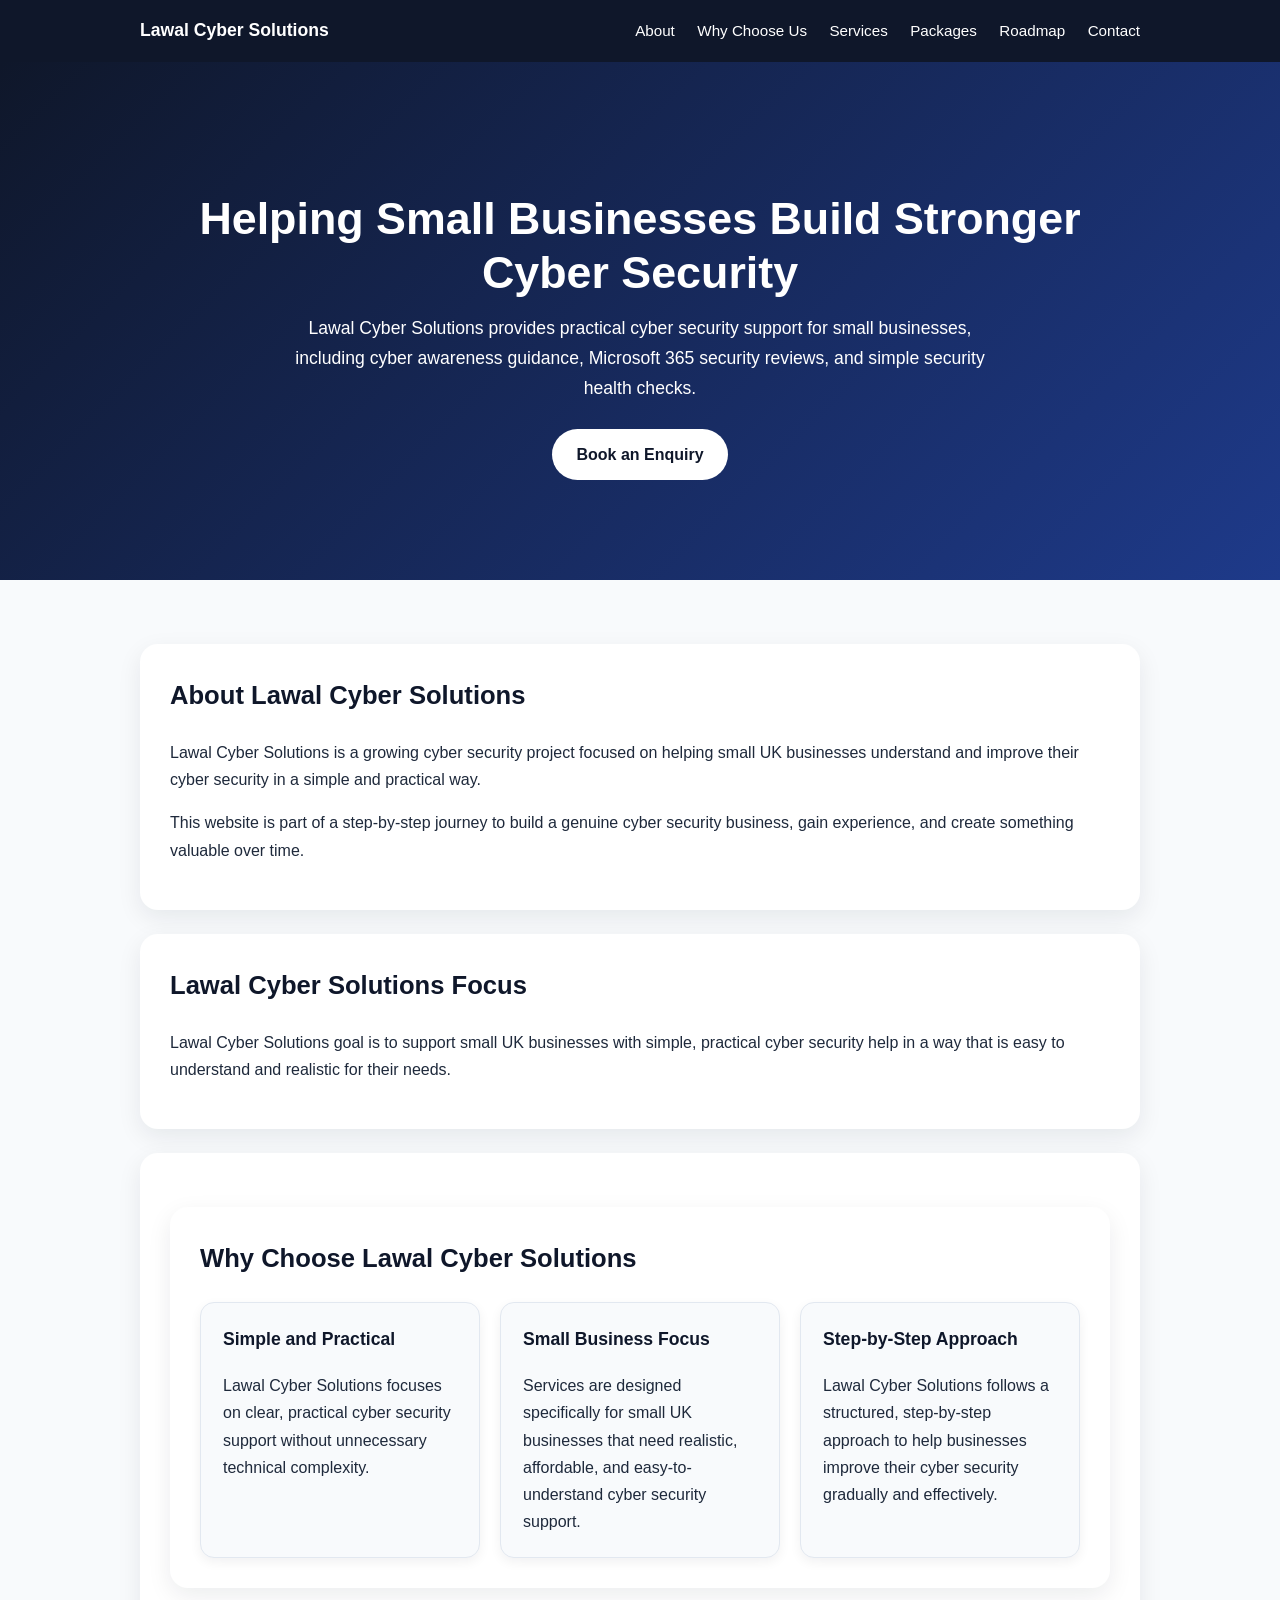
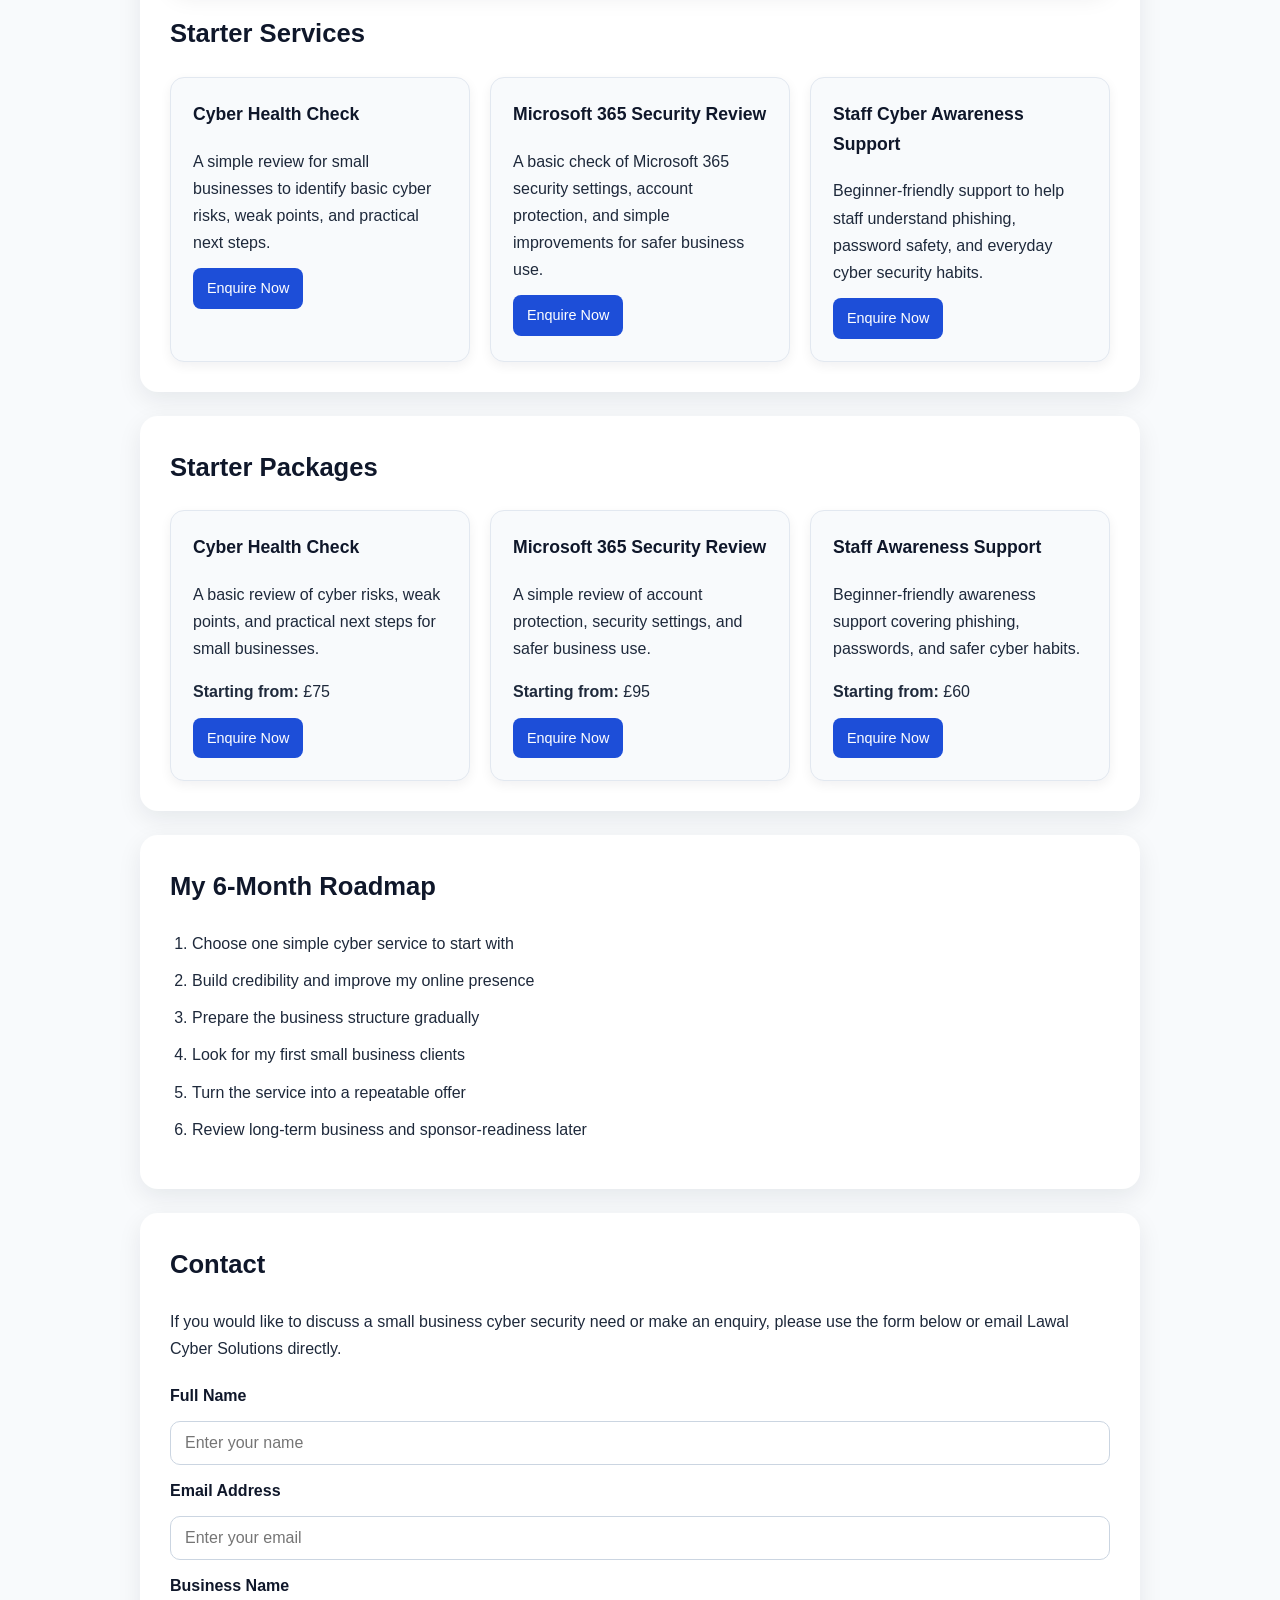
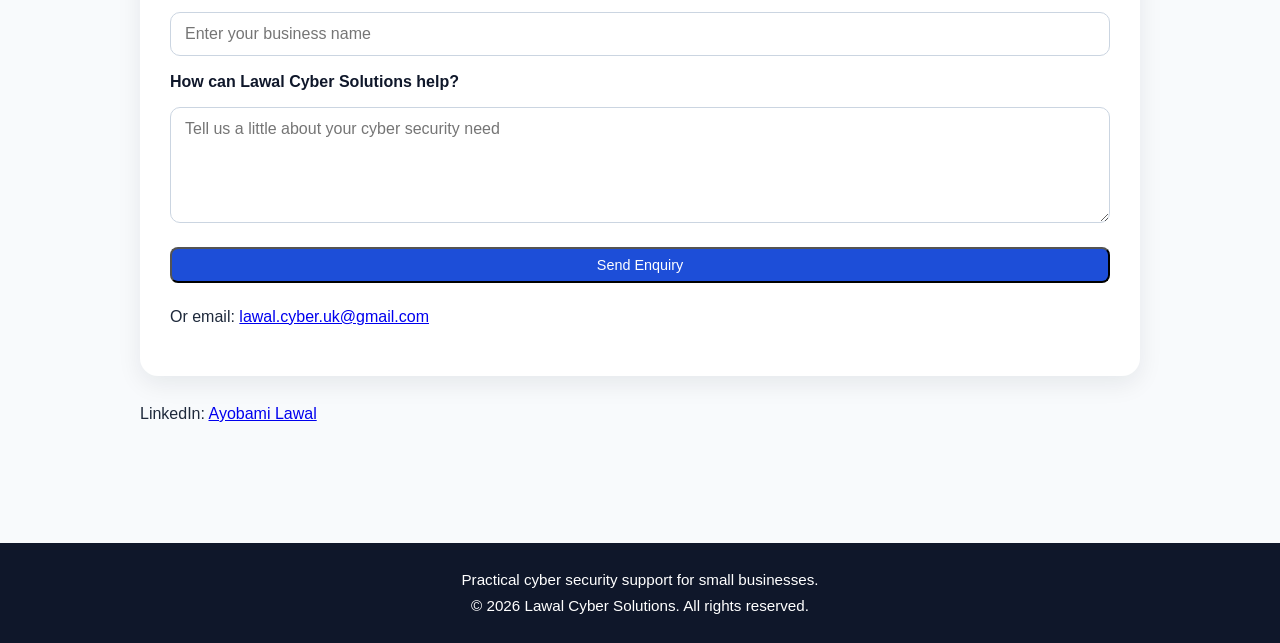
==== index.html @ 9ef0b5c7 "Tagline to the footer" ====
<!DOCTYPE html>
<html lang="en">
<head>
  <meta charset="UTF-8" />
  <meta name="viewport" content="width=device-width, initial-scale=1.0" />
  <title>Lawal Cyber Solutions</title>
  <link rel="stylesheet" href="style.css" />
</head>
<body>
  <nav class="navbar">
  <div class="container nav-container">
    <div class="logo">Lawal Cyber Solutions</div>
    <div class="nav-links">
      <a href="#about">About</a>
      <a href="#why-us">Why Choose Us</a>
      <a href="#services">Services</a>
      <a href="#packages">Packages</a>
      <a href="#roadmap">Roadmap</a>
      <a href="#contact">Contact</a>
    </div>
  </div>
</nav>
  <header class="hero">
  <div class="container">
    <h1>Helping Small Businesses Build Stronger Cyber Security</h1>
    <p>Lawal Cyber Solutions provides practical cyber security support for small businesses, including cyber awareness guidance, Microsoft 365 security reviews, and simple security health checks.</p>
    <a href="#contact" class="btn">Book an Enquiry</a>
  </div>
</header>

  <main class="container">
    <section id="about">
      <h2>About Lawal Cyber Solutions</h2>
      <p>
        Lawal Cyber Solutions is a growing cyber security project focused on helping small UK businesses
  understand and improve their cyber security in a simple and practical way.
      </p>
      <p>
        This website is part of a step-by-step journey to build a genuine cyber security business,
  gain experience, and create something valuable over time.
      </p>
    </section>

    <section>
      <h2>Lawal Cyber Solutions Focus</h2>
      <p>
        Lawal Cyber Solutions goal is to support small UK businesses with simple, practical cyber security help
        in a way that is easy to understand and realistic for their needs.
      </p>
    </section>

    <section id="services">
      <section id="why-us">
  <h2>Why Choose Lawal Cyber Solutions</h2>
  <div class="service-grid">
    <div class="service-card">
      <h3>Simple and Practical</h3>
      <p>
        Lawal Cyber Solutions focuses on clear, practical cyber security support
        without unnecessary technical complexity.
      </p>
    </div>

    <div class="service-card">
      <h3>Small Business Focus</h3>
      <p>
        Services are designed specifically for small UK businesses that need
        realistic, affordable, and easy-to-understand cyber security support.
      </p>
    </div>

    <div class="service-card">
      <h3>Step-by-Step Approach</h3>
      <p>
        Lawal Cyber Solutions follows a structured, step-by-step approach to help
        businesses improve their cyber security gradually and effectively.
      </p>
    </div>
  </div>
</section>
  <h2>Starter Services</h2>
  <div class="service-grid">
    <div class="service-card">
      <h3>Cyber Health Check</h3>
      <p>
        A simple review for small businesses to identify basic cyber risks,
        weak points, and practical next steps.
      </p>
      <a href="#contact" class="btn-small">Enquire Now</a>
    </div>

    <div class="service-card">
      <h3>Microsoft 365 Security Review</h3>
      <p>
        A basic check of Microsoft 365 security settings, account protection,
        and simple improvements for safer business use.
      </p>
      <a href="#contact" class="btn-small">Enquire Now</a>
    </div>

    <div class="service-card">
      <h3>Staff Cyber Awareness Support</h3>
      <p>
        Beginner-friendly support to help staff understand phishing,
        password safety, and everyday cyber security habits.
      </p>
      <a href="#contact" class="btn-small">Enquire Now</a>
    </div>
  </div>
</section>
    <section id="packages">
  <h2>Starter Packages</h2>
  <div class="service-grid">
    <div class="service-card">
      <h3>Cyber Health Check</h3>
      <p>
        A basic review of cyber risks, weak points, and practical next steps for small businesses.
      </p>
      <p><strong>Starting from:</strong> £75</p>
      <a href="#contact" class="btn-small">Enquire Now</a>
    </div>

    <div class="service-card">
      <h3>Microsoft 365 Security Review</h3>
      <p>
        A simple review of account protection, security settings, and safer business use.
      </p>
      <p><strong>Starting from:</strong> £95</p>
      <a href="#contact" class="btn-small">Enquire Now</a>
    </div>

    <div class="service-card">
      <h3>Staff Awareness Support</h3>
      <p>
        Beginner-friendly awareness support covering phishing, passwords, and safer cyber habits.
      </p>
      <p><strong>Starting from:</strong> £60</p>
      <a href="#contact" class="btn-small">Enquire Now</a>
    </div>
  </div>
</section>

    <section id="roadmap">
      <h2>My 6-Month Roadmap</h2>
      <ol>
        <li>Choose one simple cyber service to start with</li>
        <li>Build credibility and improve my online presence</li>
        <li>Prepare the business structure gradually</li>
        <li>Look for my first small business clients</li>
        <li>Turn the service into a repeatable offer</li>
        <li>Review long-term business and sponsor-readiness later</li>
      </ol>
    </section>

    <section id="contact">
  <h2>Contact</h2>
  <p>
    If you would like to discuss a small business cyber security need or make an enquiry,
    please use the form below or email Lawal Cyber Solutions directly.
  </p>

  <form action="https://formspree.io/f/mwvrawwb" method="POST" class="contact-form">
    <input type="hidden" name="_next" value="https://uk-cyber-business-roadmap.vercel.app/thank-you.html" />
    <label for="name">Full Name</label>
    <input type="text" id="name" name="name" placeholder="Enter your name" />

    <label for="email">Email Address</label>
    <input type="email" id="email" name="email" placeholder="Enter your email" />

    <label for="business">Business Name</label>
    <input type="text" id="business" name="business" placeholder="Enter your business name" />

    <label for="message">How can Lawal Cyber Solutions help?</label>
    <textarea id="message" name="message" rows="5" placeholder="Tell us a little about your cyber security need"></textarea>

    <button type="submit" class="btn-small">Send Enquiry</button>
  </form>

  <p class="contact-alt">
    Or email:
    <a href="mailto:lawal.cyber.uk@gmail.com">lawal.cyber.uk@gmail.com</a>
  </p>
</section>
  </p>
  <p>
    LinkedIn:  <a href="https://www.linkedin.com/in/ayobami-lawal-200708332" target="_blank">Ayobami Lawal</a></p>
  </p>
</section>
  </main>
  <footer class="footer">
  <div class="container">
    <p>Practical cyber security support for small businesses.</p>
    <p>© 2026 Lawal Cyber Solutions. All rights reserved.</p>
  </div>
</footer>
</body>
</html>
---- style.css ----
html {
  scroll-behavior: smooth;
}

.navbar {
  background: #0f172a;
  color: white;
  padding: 16px 0;
  position: sticky;
  top: 0;
  z-index: 1000;
}

.nav-container {
  display: flex;
  justify-content: space-between;
  align-items: center;
  gap: 20px;
}

.logo {
  font-weight: bold;
  font-size: 1.1rem;
}

.nav-links a {
  color: white;
  text-decoration: none;
  margin-left: 18px;
  font-size: 0.95rem;
}

.nav-links a:hover {
  text-decoration: underline;
}
* {
  box-sizing: border-box;
}

body {
  margin: 0;
  font-family: Arial, sans-serif;
  background: #f8fafc;
  color: #1e293b;
  line-height: 1.7;
}

.container {
  width: 90%;
  max-width: 1000px;
  margin: auto;
}

.hero {
  background: linear-gradient(135deg, #0f172a, #1e3a8a);
  color: white;
  padding: 100px 20px;
  text-align: center;
}

.hero h1 {
  margin-bottom: 15px;
  font-size: 2.8rem;
  line-height: 1.2;
}

.hero p {
  max-width: 700px;
  margin: 0 auto 25px;
  font-size: 1.1rem;
}

.btn {
  display: inline-block;
  background: white;
  color: #0f172a;
  padding: 12px 24px;
  text-decoration: none;
  border-radius: 999px;
  font-weight: bold;
  transition: 0.3s ease;
}

.btn:hover {
  background: #dbeafe;
}

main {
  padding: 40px 0 60px;
}

section {
  background: white;
  margin: 24px 0;
  padding: 30px;
  border-radius: 18px;
  box-shadow: 0 8px 24px rgba(15, 23, 42, 0.08);
}

h2 {
  margin-top: 0;
  color: #0f172a;
  font-size: 1.6rem;
}

p, li {
  font-size: 1rem;
}

ul, ol {
  padding-left: 22px;
}

li {
  margin-bottom: 10px;
}

@media (max-width: 768px) {
  .hero {
    padding: 70px 20px;
  }
  .nav-container {
    flex-direction: column;
    align-items: flex-start;
  }

  .nav-links a {
    display: inline-block;
    margin: 8px 12px 0 0;
  }

  .hero h1 {
    font-size: 2.1rem;
  }

  section {
    padding: 22px;
  }
}
.footer {
  background: #0f172a;
  color: white;
  text-align: center;
  padding: 24px 20px;
  margin-top: 40px;
}

.footer p {
  margin: 0;
  font-size: 0.95rem;
}
.service-grid {
  display: grid;
  grid-template-columns: repeat(auto-fit, minmax(220px, 1fr));
  gap: 20px;
  margin-top: 20px;
}

.service-card {
  background: #f8fafc;
  border: 1px solid #e2e8f0;
  border-radius: 14px;
  padding: 22px;
  box-shadow: 0 4px 12px rgba(15, 23, 42, 0.06);
}

.service-card h3 {
  margin-top: 0;
  color: #0f172a;
  font-size: 1.1rem;
}

.service-card p {
  margin-bottom: 0;
}
.btn-small {
  display: inline-block;
  margin-top: 12px;
  padding: 8px 14px;
  background: #1d4ed8;
  color: white;
  border-radius: 8px;
  text-decoration: none;
  font-size: 0.9rem;
}

.btn-small:hover {
  background: #1e40af;
}
.contact-form {
  display: flex;
  flex-direction: column;
  gap: 12px;
  margin-top: 20px;
}

.contact-form label {
  font-weight: 600;
  color: #0f172a;
}

.contact-form input,
.contact-form textarea {
  width: 100%;
  padding: 12px 14px;
  border: 1px solid #cbd5e1;
  border-radius: 10px;
  font-size: 1rem;
  font-family: Arial, sans-serif;
  box-sizing: border-box;
}

.contact-form input:focus,
.contact-form textarea:focus {
  outline: none;
  border-color: #1d4ed8;
}

.contact-alt {
  margin-top: 20px;
}
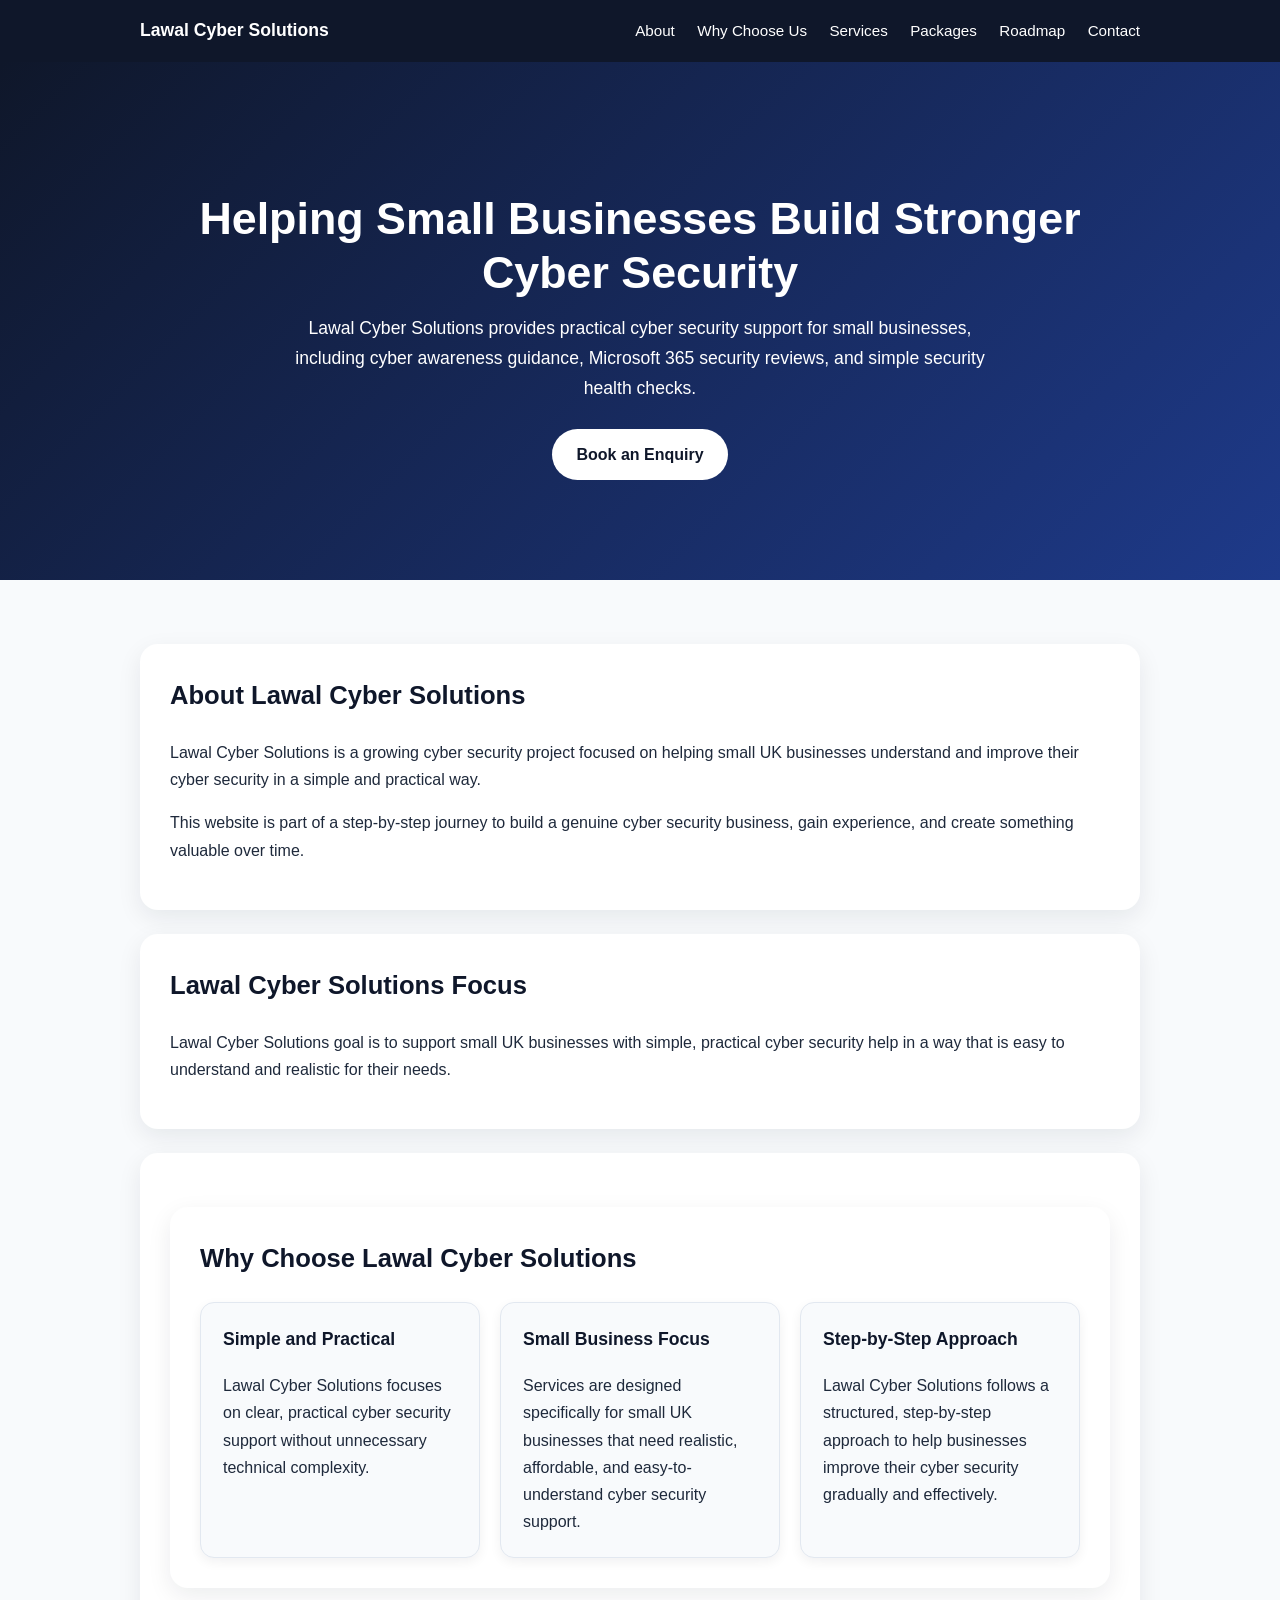
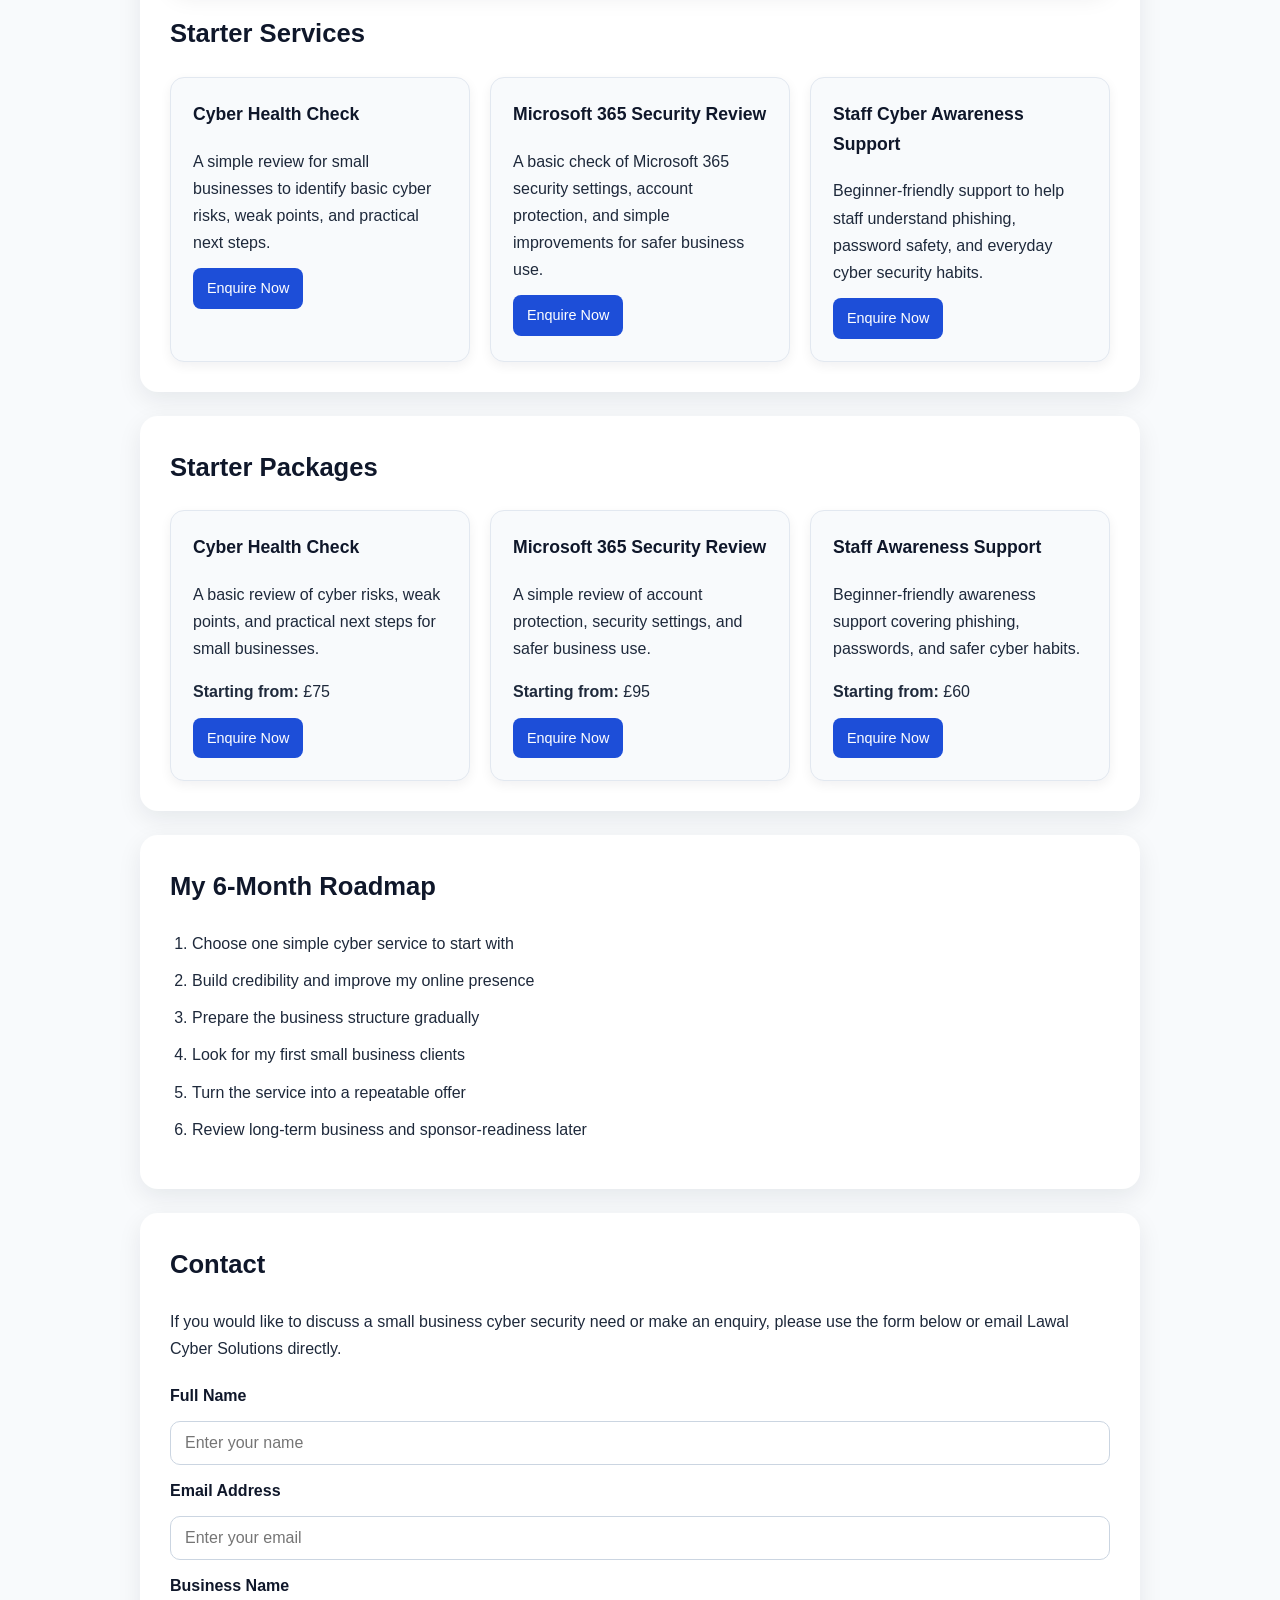
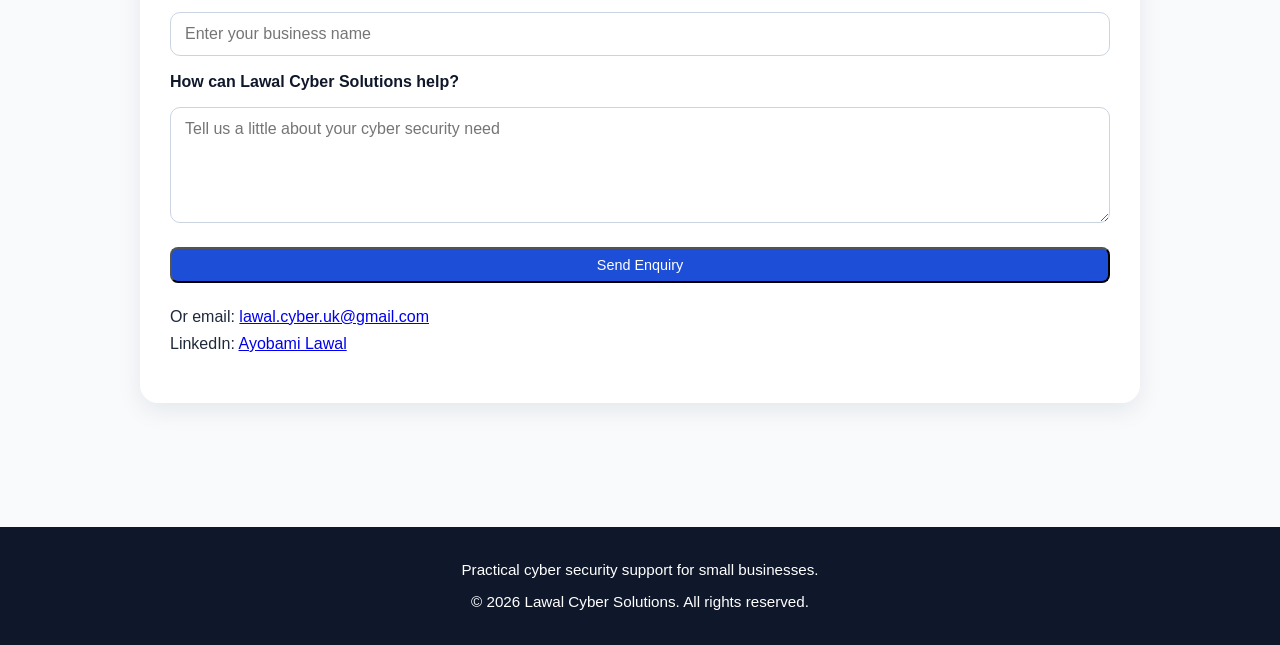
==== commit 4425bb43: "Linkedin moved" ====
--- a/index.html
+++ b/index.html
@@ -177,14 +177,13 @@
   </form>
 
   <p class="contact-alt">
-    Or email:
-    <a href="mailto:lawal.cyber.uk@gmail.com">lawal.cyber.uk@gmail.com</a>
-  </p>
-</section>
-  </p>
-  <p>
-    LinkedIn:  <a href="https://www.linkedin.com/in/ayobami-lawal-200708332" target="_blank">Ayobami Lawal</a></p>
-  </p>
+  Or email:
+  <a href="mailto:lawal.cyber.uk@gmail.com">lawal.cyber.uk@gmail.com</a>
+  <br />
+  LinkedIn:
+  <a href="https://www.linkedin.com/in/ayobami-lawal-200708332" target="_blank" rel="noopener noreferrer">Ayobami Lawal</a>
+</p>
+
 </section>
   </main>
   <footer class="footer">
--- a/style.css
+++ b/style.css
@@ -146,7 +146,7 @@
 }
 
 .footer p {
-  margin: 0;
+  margin: 6px 0;
   font-size: 0.95rem;
 }
 .service-grid {
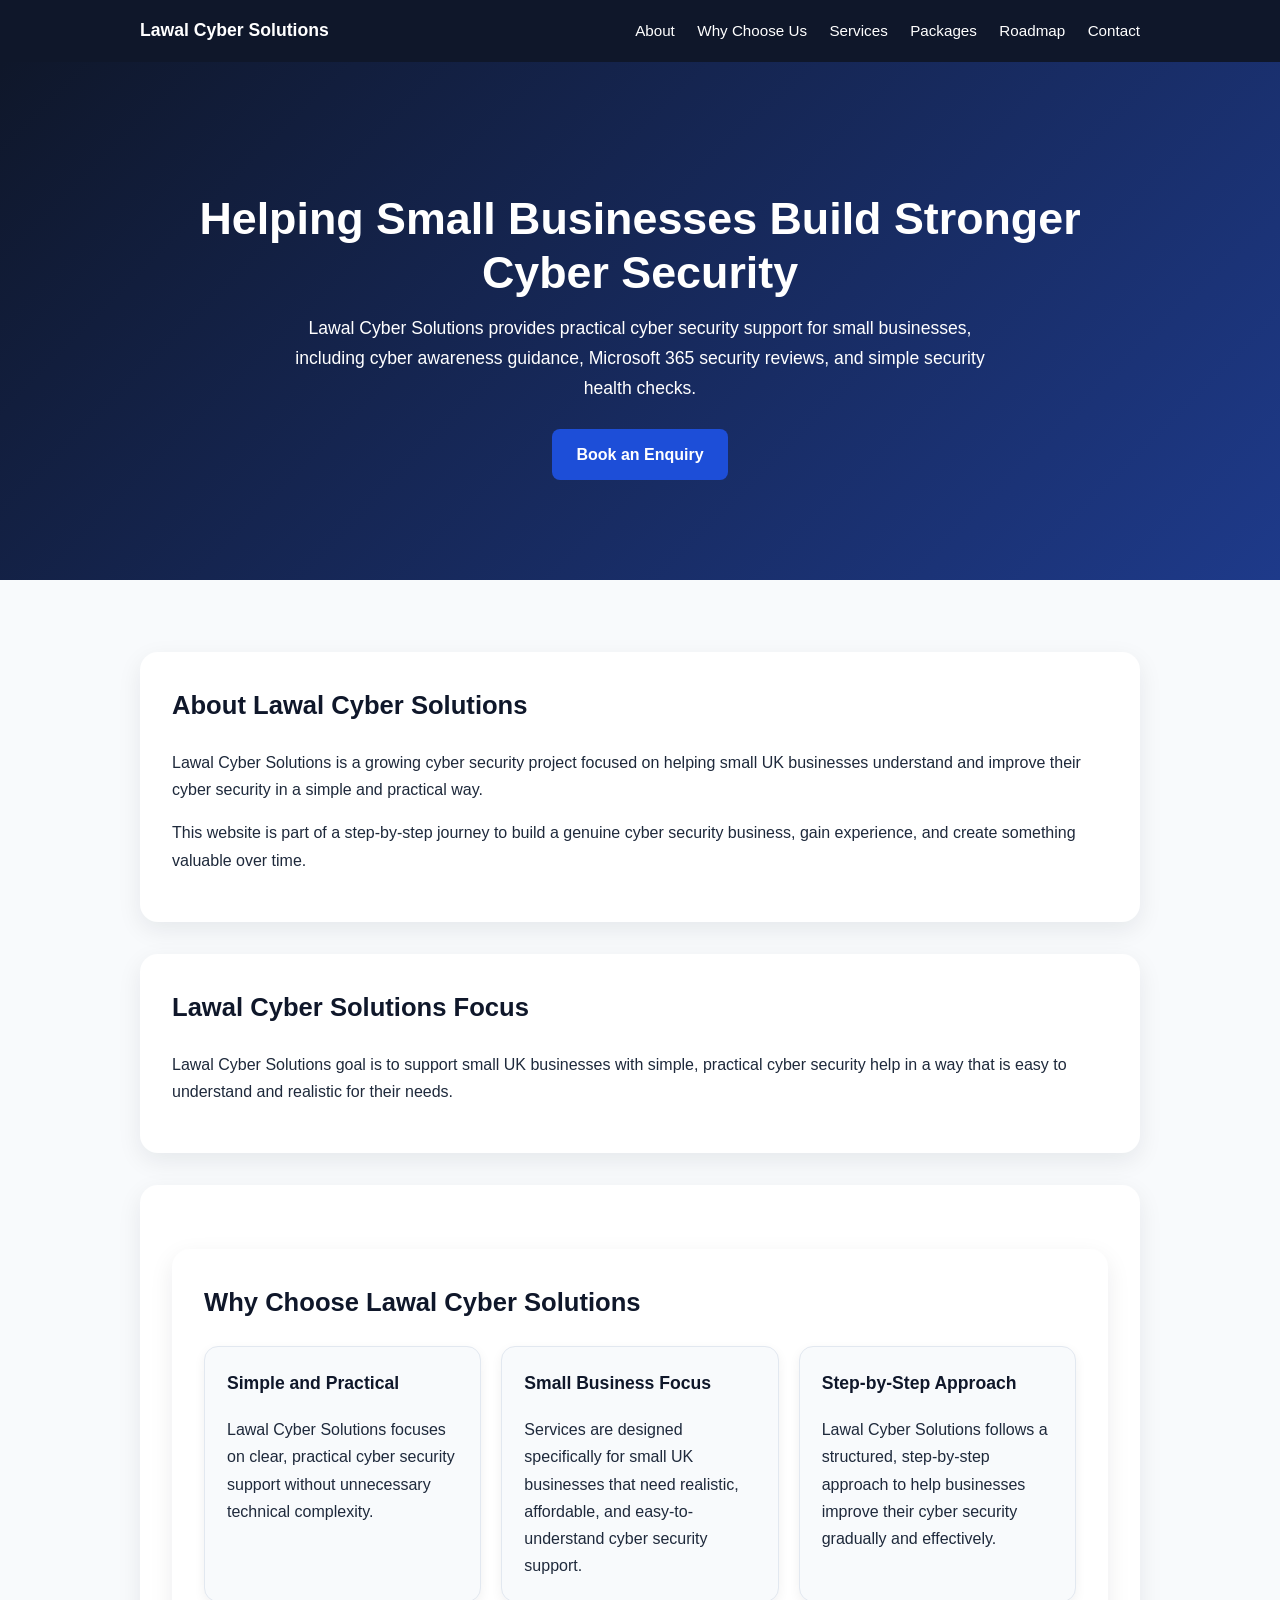
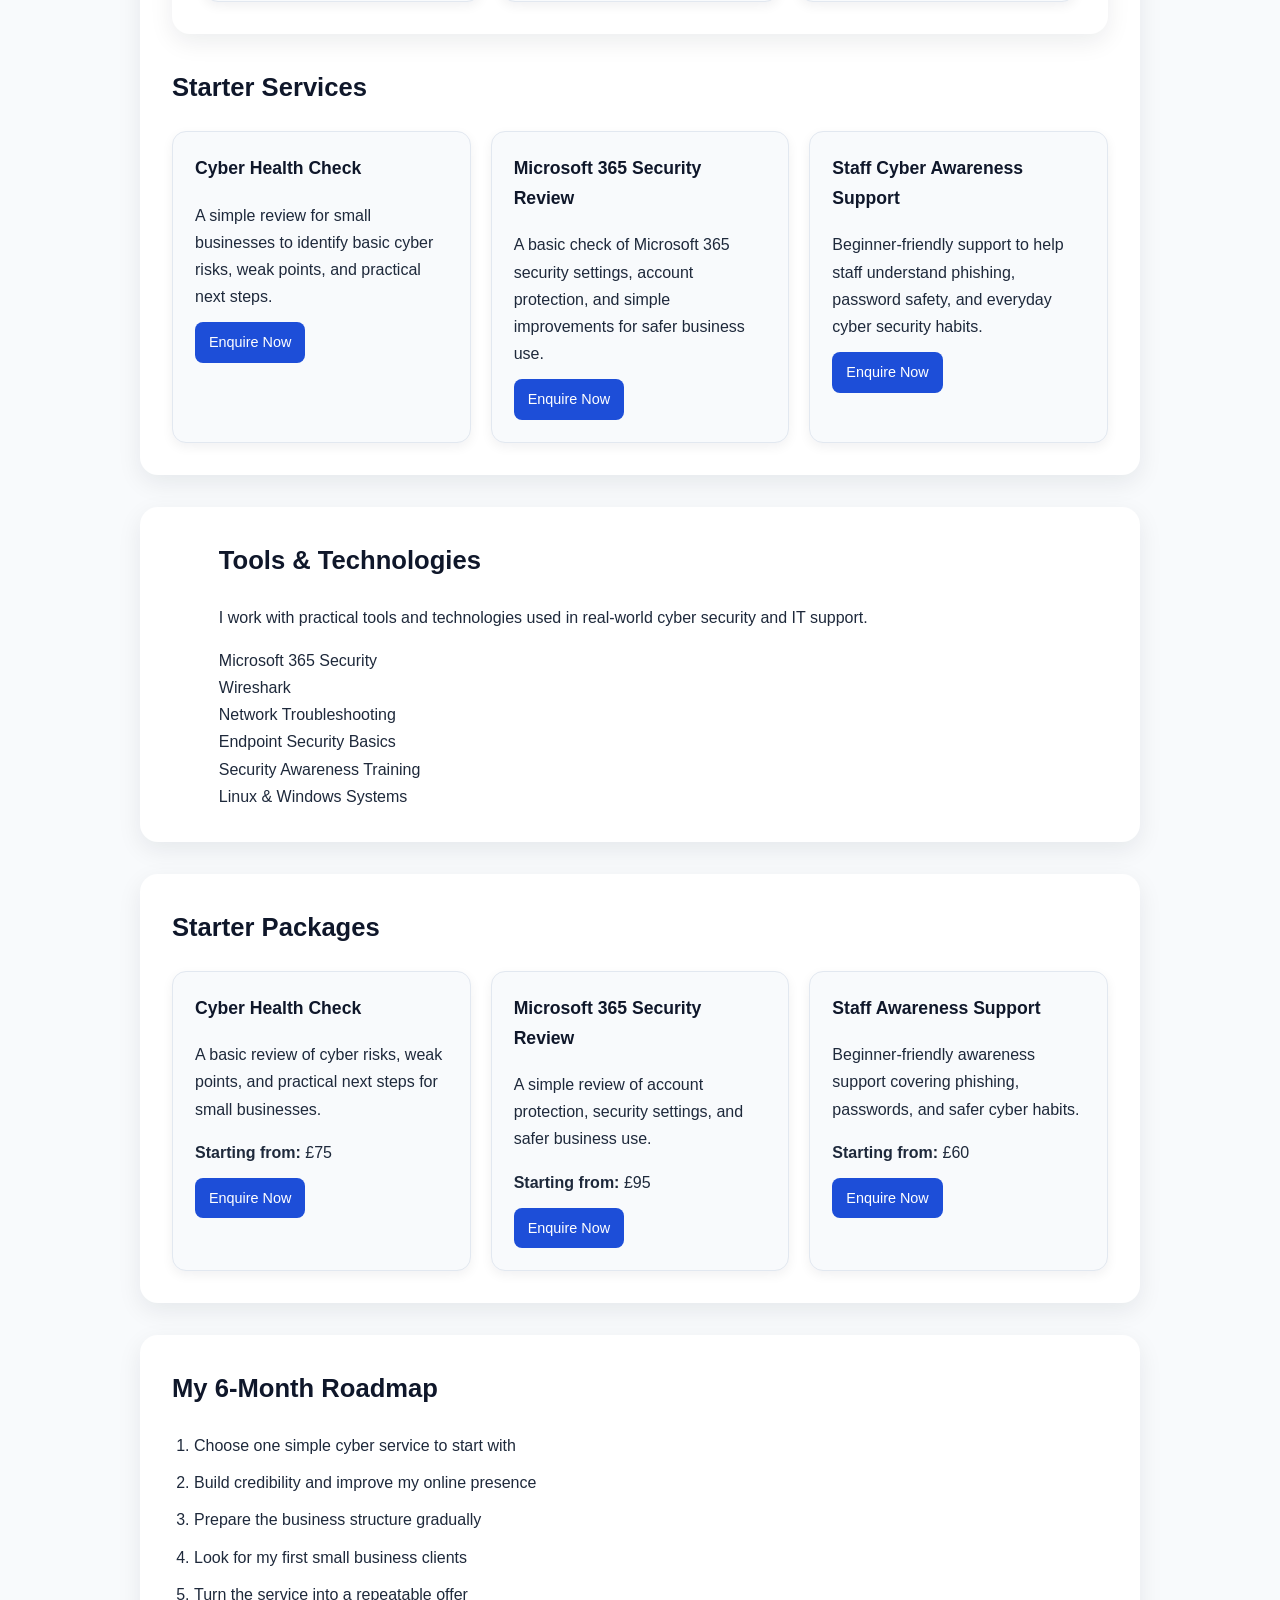
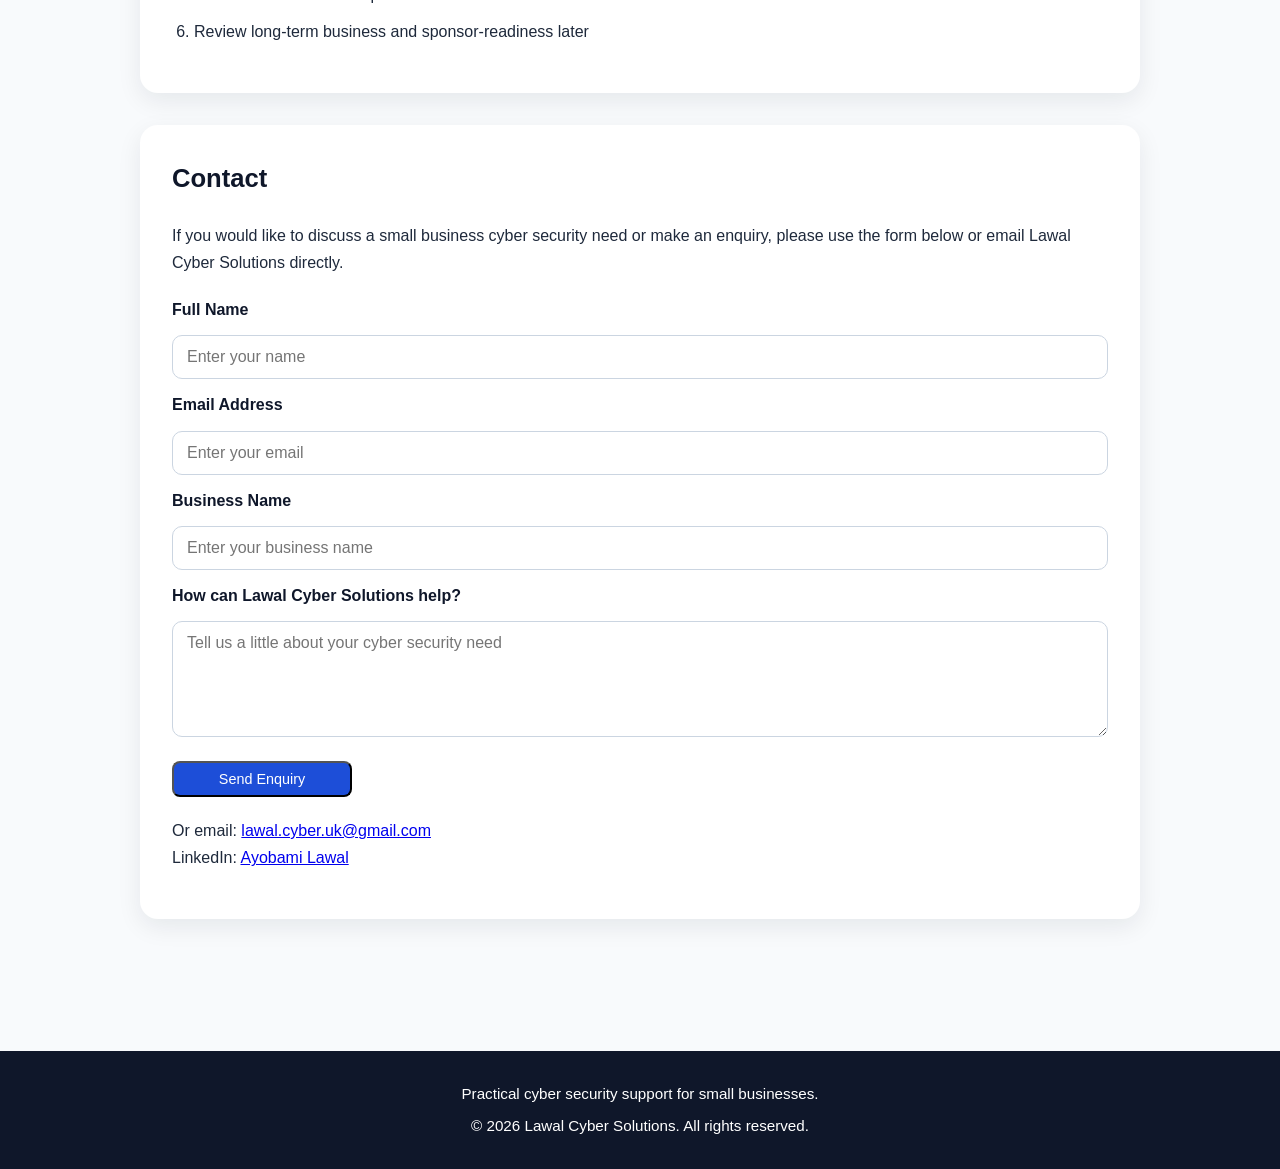
==== commit 968afa66: "Trust html added" ====
--- a/index.html
+++ b/index.html
@@ -108,6 +108,23 @@
     </div>
   </div>
 </section>
+    <section class="trust">
+  <div class="container">
+    <h2>Tools & Technologies</h2>
+    <p class="section-subtitle">
+      I work with practical tools and technologies used in real-world cyber security and IT support.
+    </p>
+
+    <div class="trust-grid">
+      <div class="trust-item">Microsoft 365 Security</div>
+      <div class="trust-item">Wireshark</div>
+      <div class="trust-item">Network Troubleshooting</div>
+      <div class="trust-item">Endpoint Security Basics</div>
+      <div class="trust-item">Security Awareness Training</div>
+      <div class="trust-item">Linux & Windows Systems</div>
+    </div>
+  </div>
+</section>
     <section id="packages">
   <h2>Starter Packages</h2>
   <div class="service-grid">
--- a/style.css
+++ b/style.css
@@ -72,13 +72,20 @@
 
 .btn {
   display: inline-block;
-  background: white;
-  color: #0f172a;
   padding: 12px 24px;
+  background-color: #1d4ed8;
+  color: #fff;
+  border-radius: 8px;
   text-decoration: none;
-  border-radius: 999px;
-  font-weight: bold;
-  transition: 0.3s ease;
+  font-weight: 600;
+  border: none;
+  cursor: pointer;
+  transition: all 0.2s ease;
+}
+
+.btn:hover {
+  background-color: #1e40af;
+  transform: translateY(-1px);
 }
 
 .btn:hover {
@@ -91,8 +98,8 @@
 
 section {
   background: white;
-  margin: 24px 0;
-  padding: 30px;
+  margin: 32px 0;
+  padding: 32px;
   border-radius: 18px;
   box-shadow: 0 8px 24px rgba(15, 23, 42, 0.08);
 }
@@ -155,14 +162,20 @@
   gap: 20px;
   margin-top: 20px;
 }
-
 .service-card {
   background: #f8fafc;
   border: 1px solid #e2e8f0;
   border-radius: 14px;
   padding: 22px;
   box-shadow: 0 4px 12px rgba(15, 23, 42, 0.06);
-}
+  transition: transform 0.2s ease, box-shadow 0.2s ease;
+}
+
+.service-card:hover {
+  transform: translateY(-4px);
+  box-shadow: 0 8px 20px rgba(15, 23, 42, 0.10);
+}
+
 
 .service-card h3 {
   margin-top: 0;
@@ -192,6 +205,11 @@
   flex-direction: column;
   gap: 12px;
   margin-top: 20px;
+}
+.contact-form .btn-small {
+  width: fit-content;
+  min-width: 180px;
+  align-self: flex-start;
 }
 
 .contact-form label {
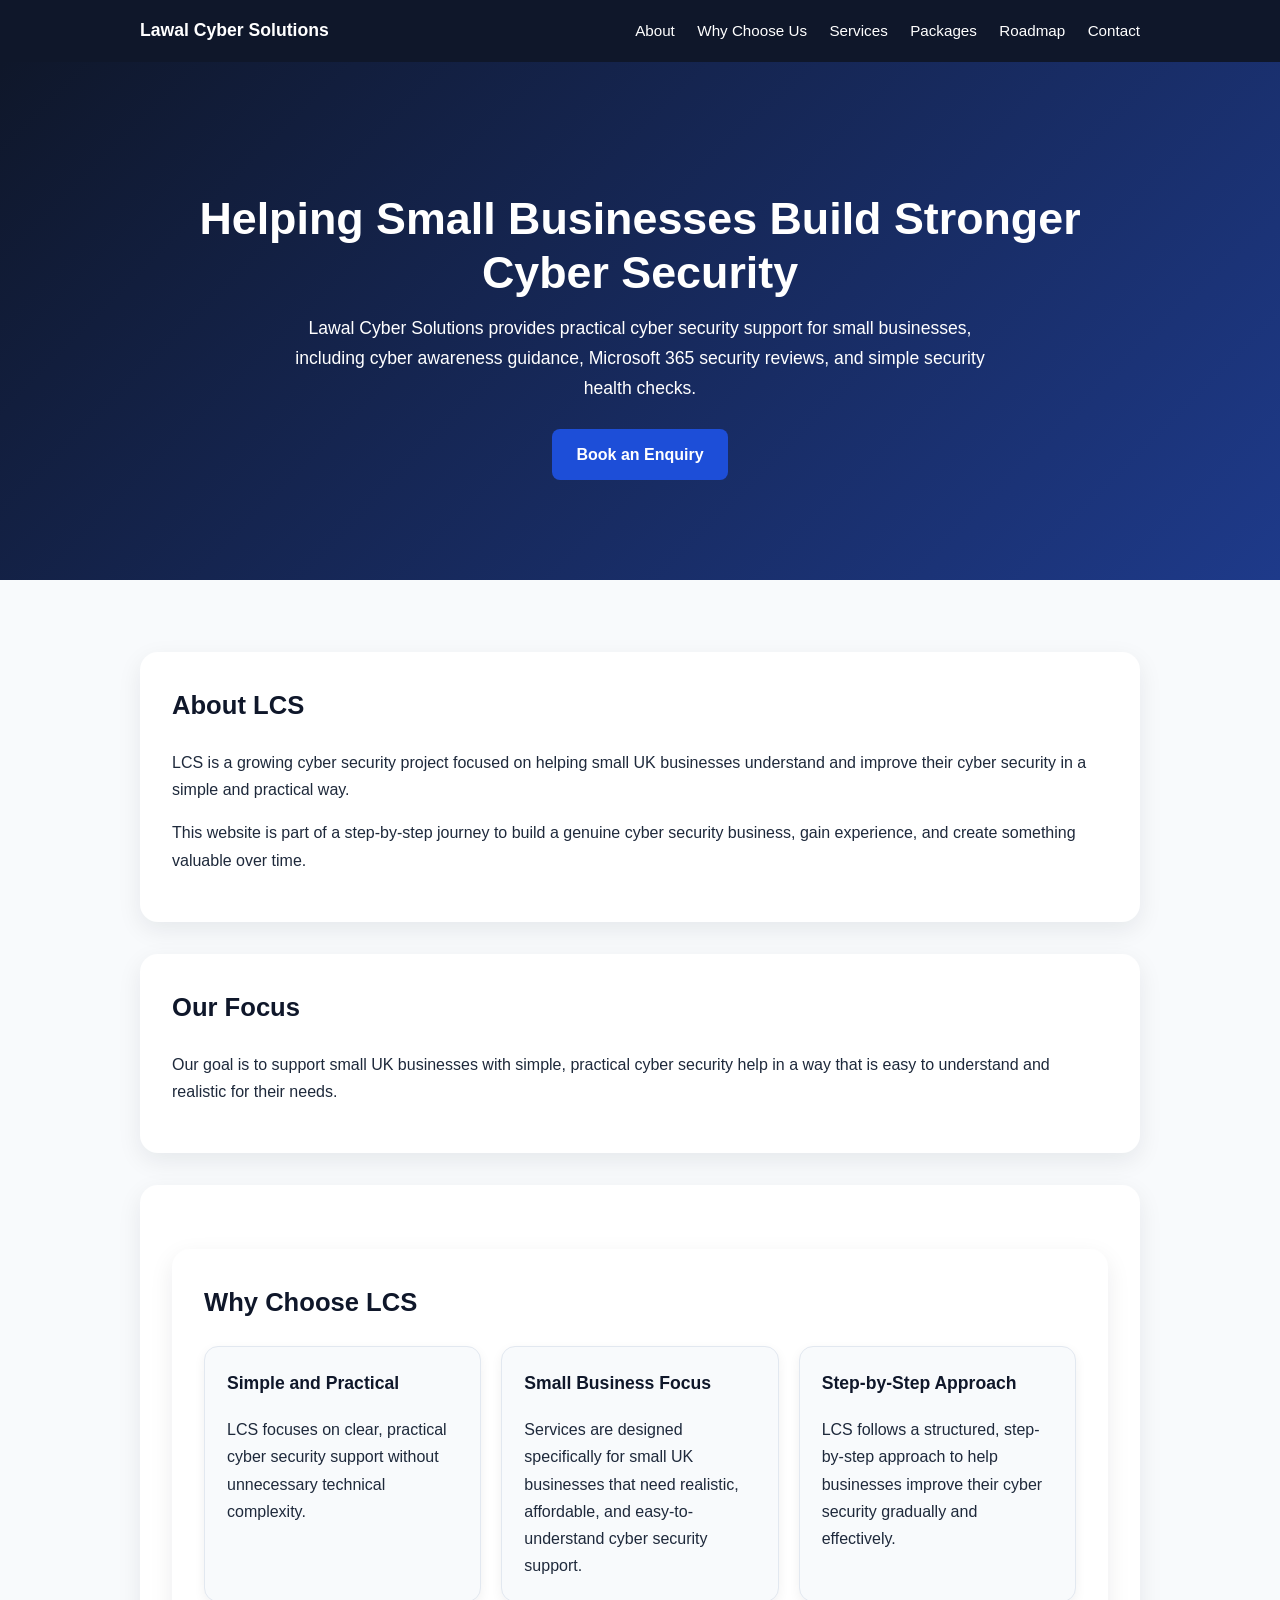
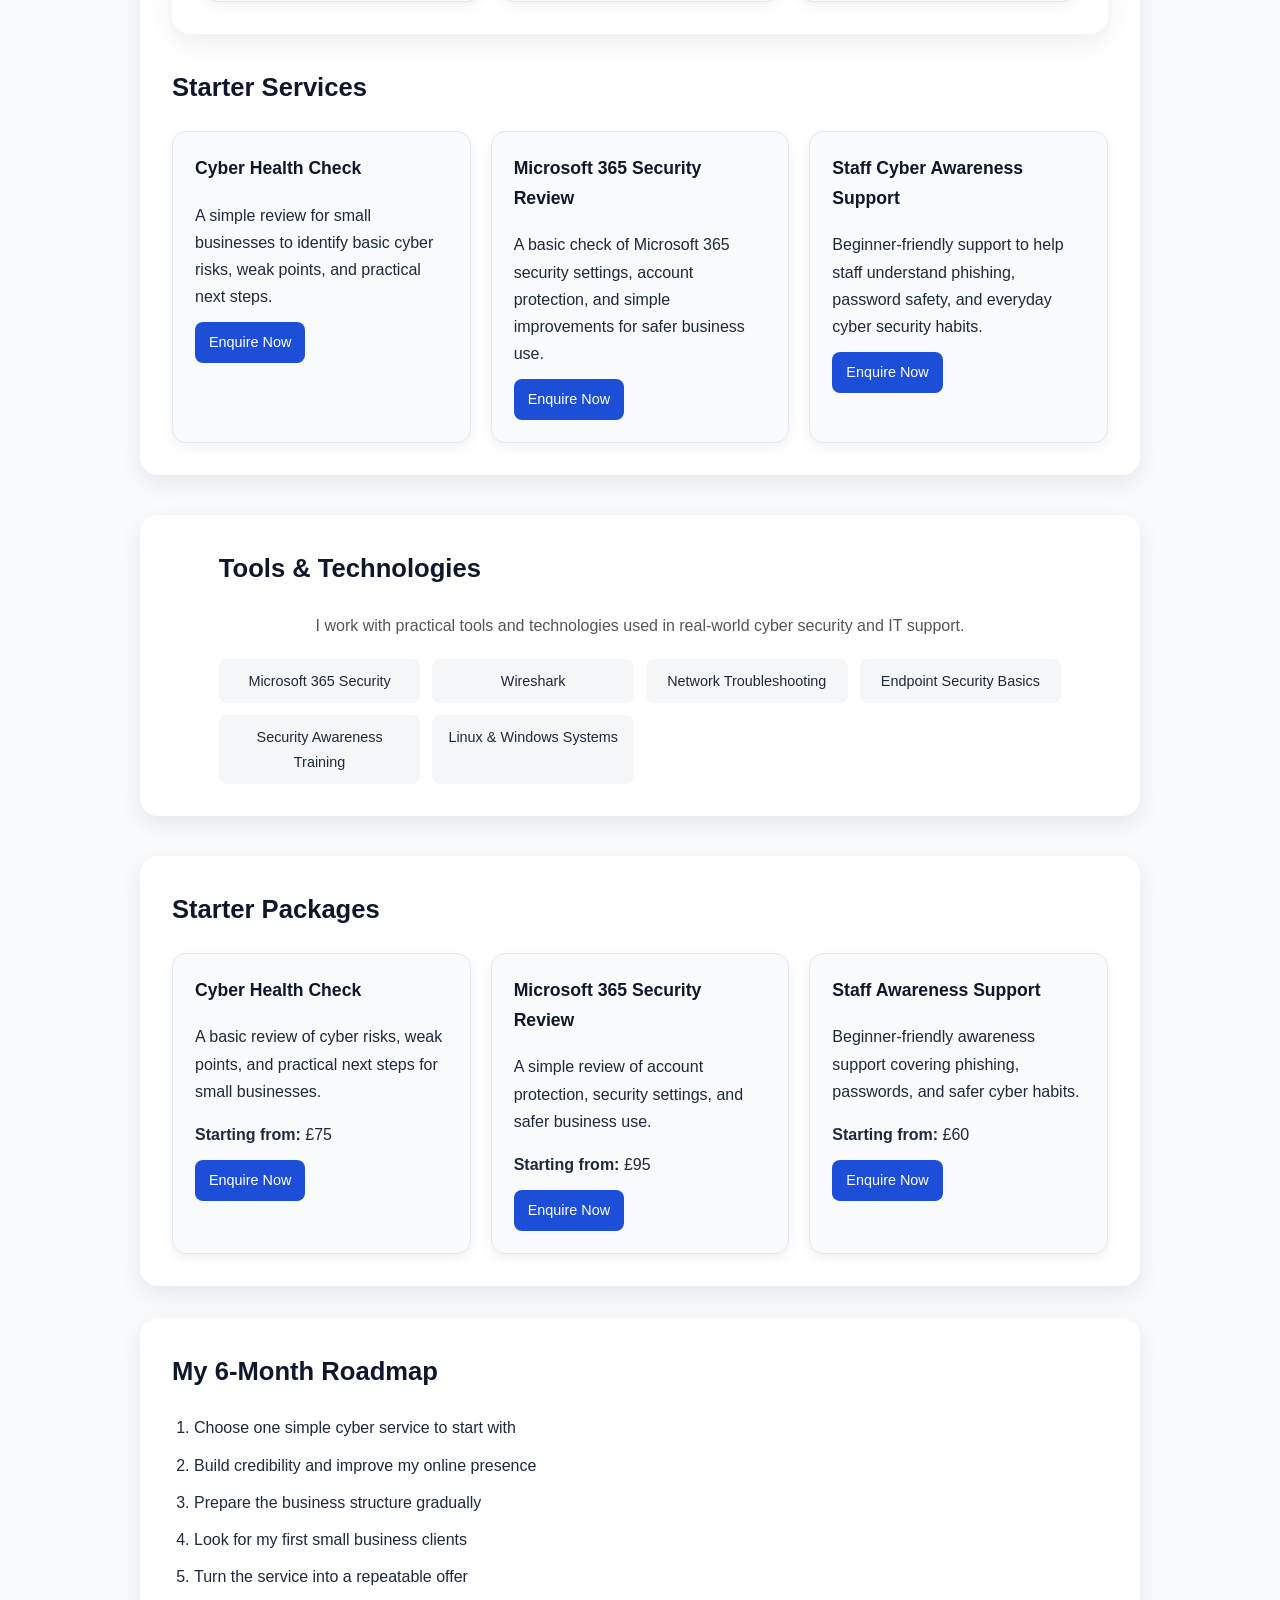
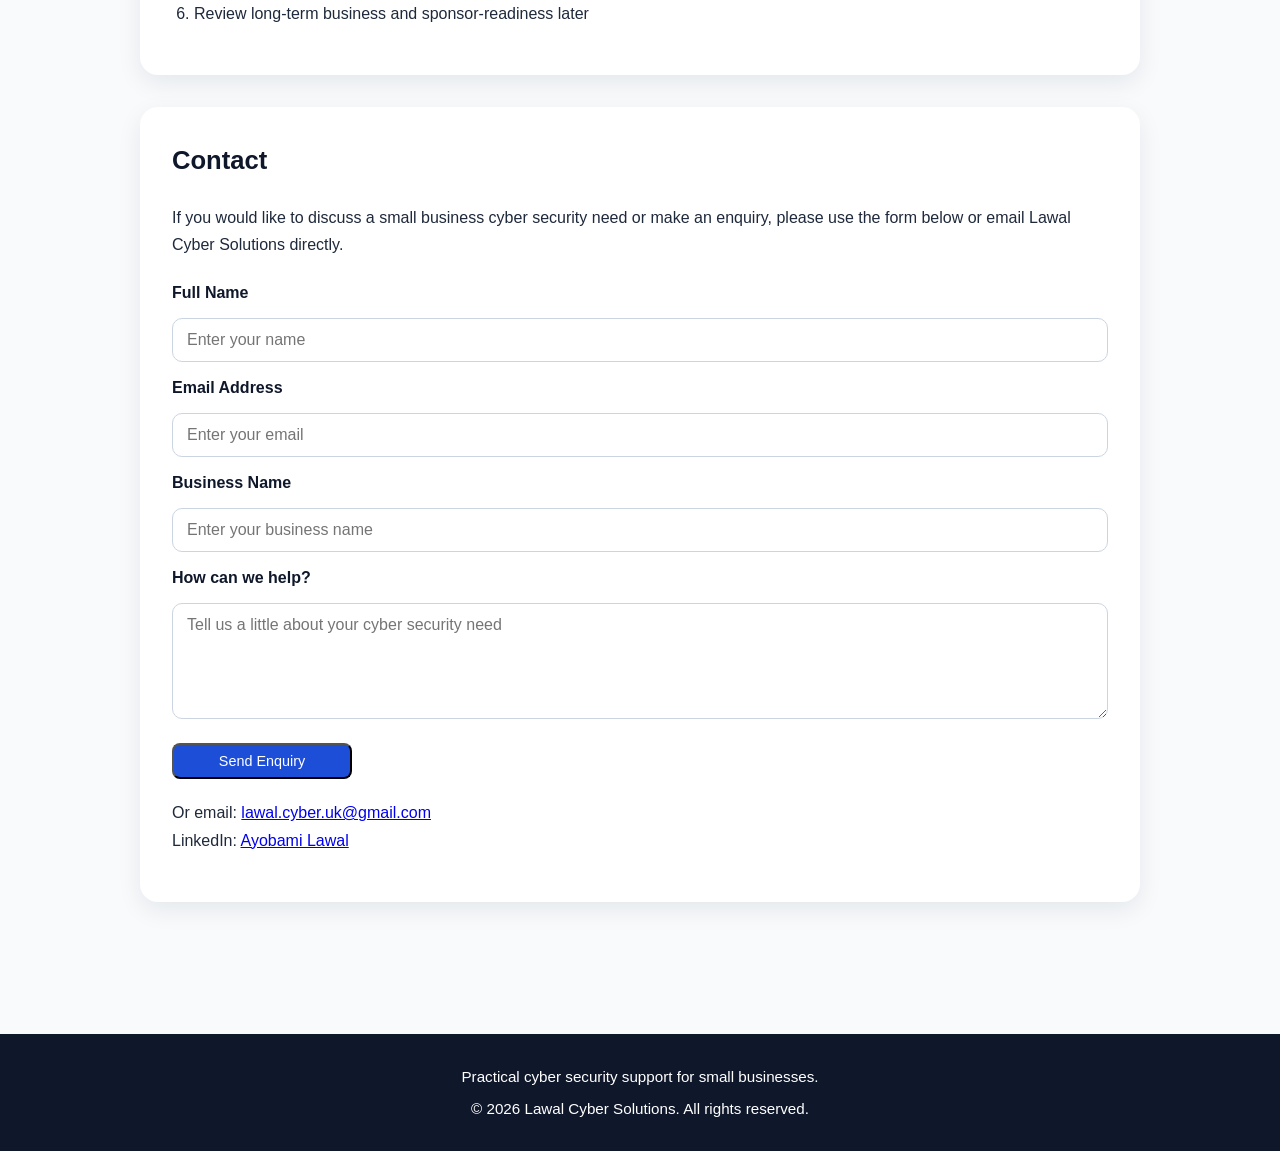
==== commit 229375fe: "Improve LCS website branding and content" ====
--- a/index.html
+++ b/index.html
@@ -30,9 +30,9 @@
 
   <main class="container">
     <section id="about">
-      <h2>About Lawal Cyber Solutions</h2>
-      <p>
-        Lawal Cyber Solutions is a growing cyber security project focused on helping small UK businesses
+      <h2>About LCS</h2>
+      <p>
+        LCS is a growing cyber security project focused on helping small UK businesses
   understand and improve their cyber security in a simple and practical way.
       </p>
       <p>
@@ -42,21 +42,21 @@
     </section>
 
     <section>
-      <h2>Lawal Cyber Solutions Focus</h2>
-      <p>
-        Lawal Cyber Solutions goal is to support small UK businesses with simple, practical cyber security help
+      <h2>Our Focus</h2>
+      <p>
+        Our goal is to support small UK businesses with simple, practical cyber security help
         in a way that is easy to understand and realistic for their needs.
       </p>
     </section>
 
     <section id="services">
       <section id="why-us">
-  <h2>Why Choose Lawal Cyber Solutions</h2>
+  <h2>Why Choose LCS</h2>
   <div class="service-grid">
     <div class="service-card">
       <h3>Simple and Practical</h3>
       <p>
-        Lawal Cyber Solutions focuses on clear, practical cyber security support
+        LCS focuses on clear, practical cyber security support
         without unnecessary technical complexity.
       </p>
     </div>
@@ -72,7 +72,7 @@
     <div class="service-card">
       <h3>Step-by-Step Approach</h3>
       <p>
-        Lawal Cyber Solutions follows a structured, step-by-step approach to help
+        LCS follows a structured, step-by-step approach to help
         businesses improve their cyber security gradually and effectively.
       </p>
     </div>
@@ -187,7 +187,7 @@
     <label for="business">Business Name</label>
     <input type="text" id="business" name="business" placeholder="Enter your business name" />
 
-    <label for="message">How can Lawal Cyber Solutions help?</label>
+    <label for="message">How can we help?</label>
     <textarea id="message" name="message" rows="5" placeholder="Tell us a little about your cyber security need"></textarea>
 
     <button type="submit" class="btn-small">Send Enquiry</button>
--- a/style.css
+++ b/style.css
@@ -237,3 +237,29 @@
 .contact-alt {
   margin-top: 20px;
 }
+/* Trust / Tools Section */
+.trust {
+  margin: 40px 0;
+}
+
+.section-subtitle {
+  text-align: center;
+  color: #555;
+  margin-bottom: 20px;
+}
+
+.trust-grid {
+  display: grid;
+  grid-template-columns: repeat(auto-fit, minmax(160px, 1fr));
+  gap: 12px;
+  margin-top: 20px;
+}
+
+.trust-item {
+  background: #f4f6f8;
+  padding: 10px 14px;
+  border-radius: 8px;
+  text-align: center;
+  font-size: 0.9rem;
+  font-weight: 500;
+}
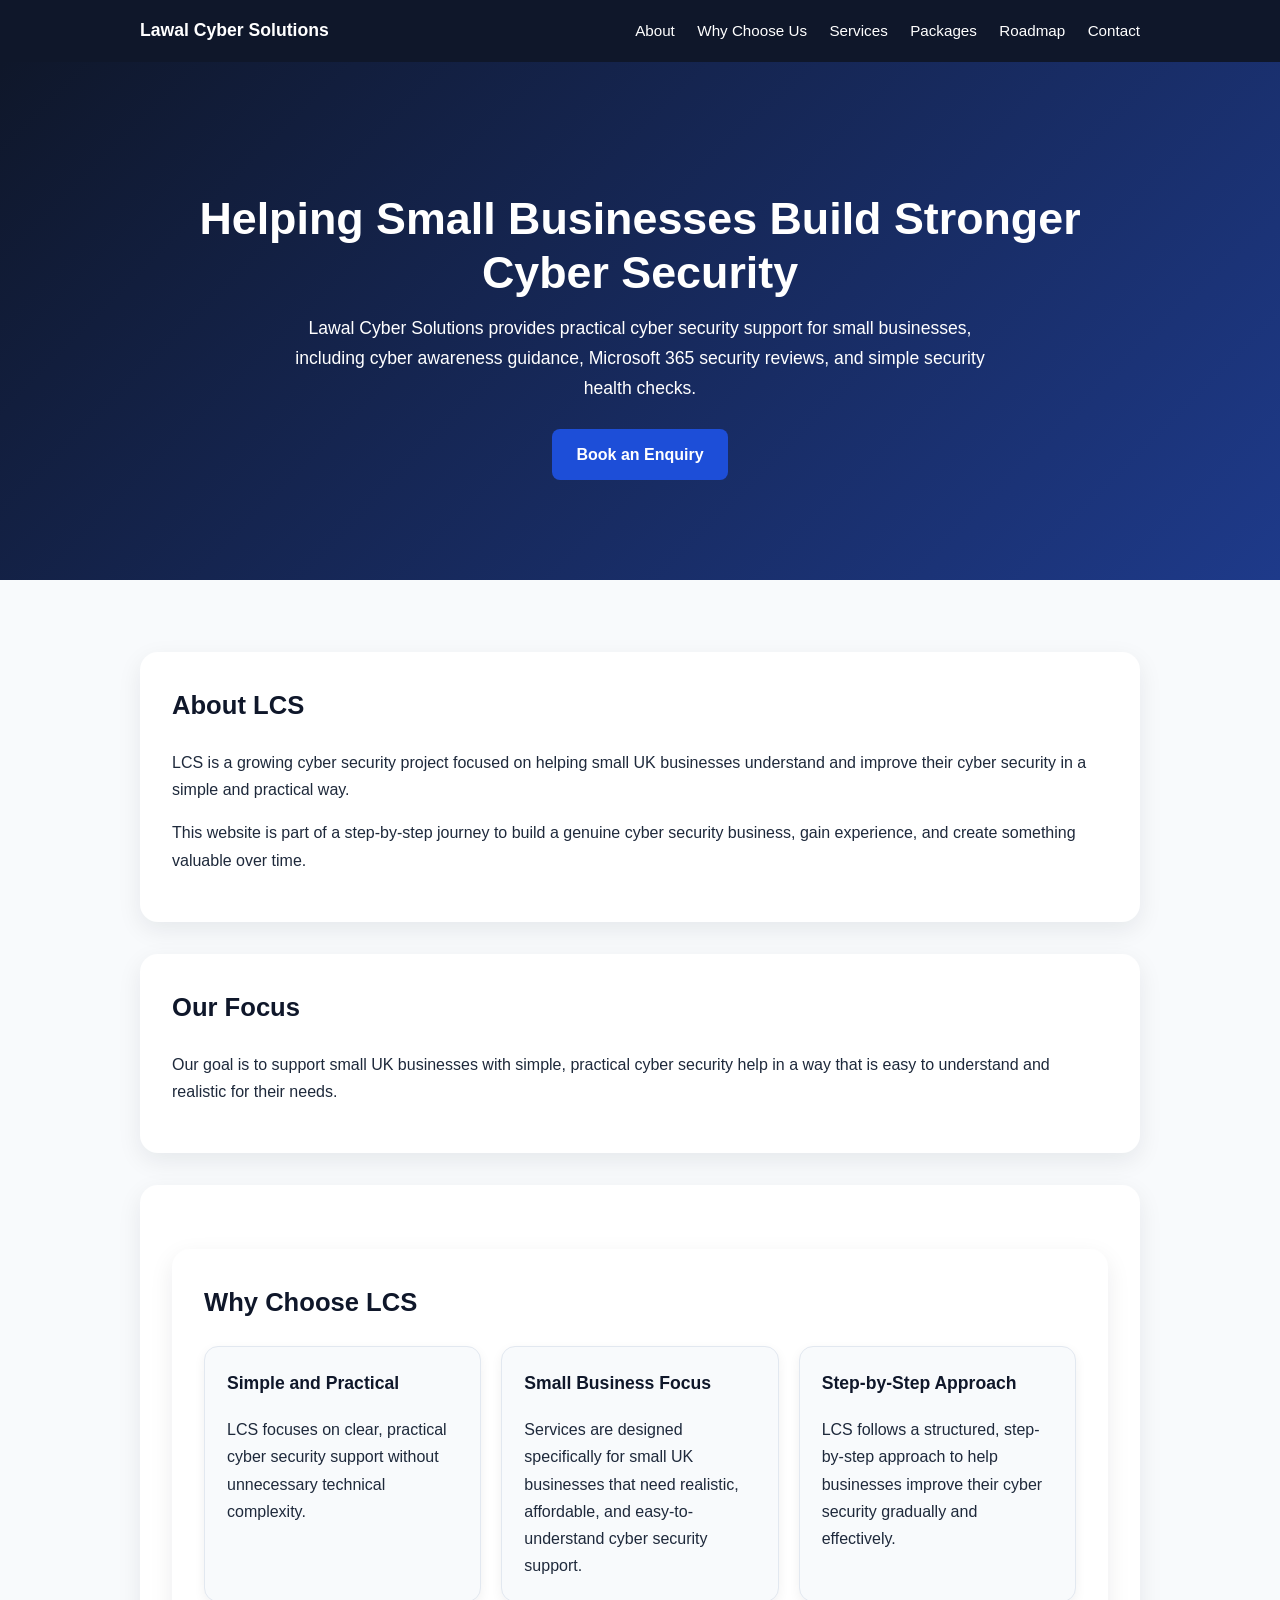
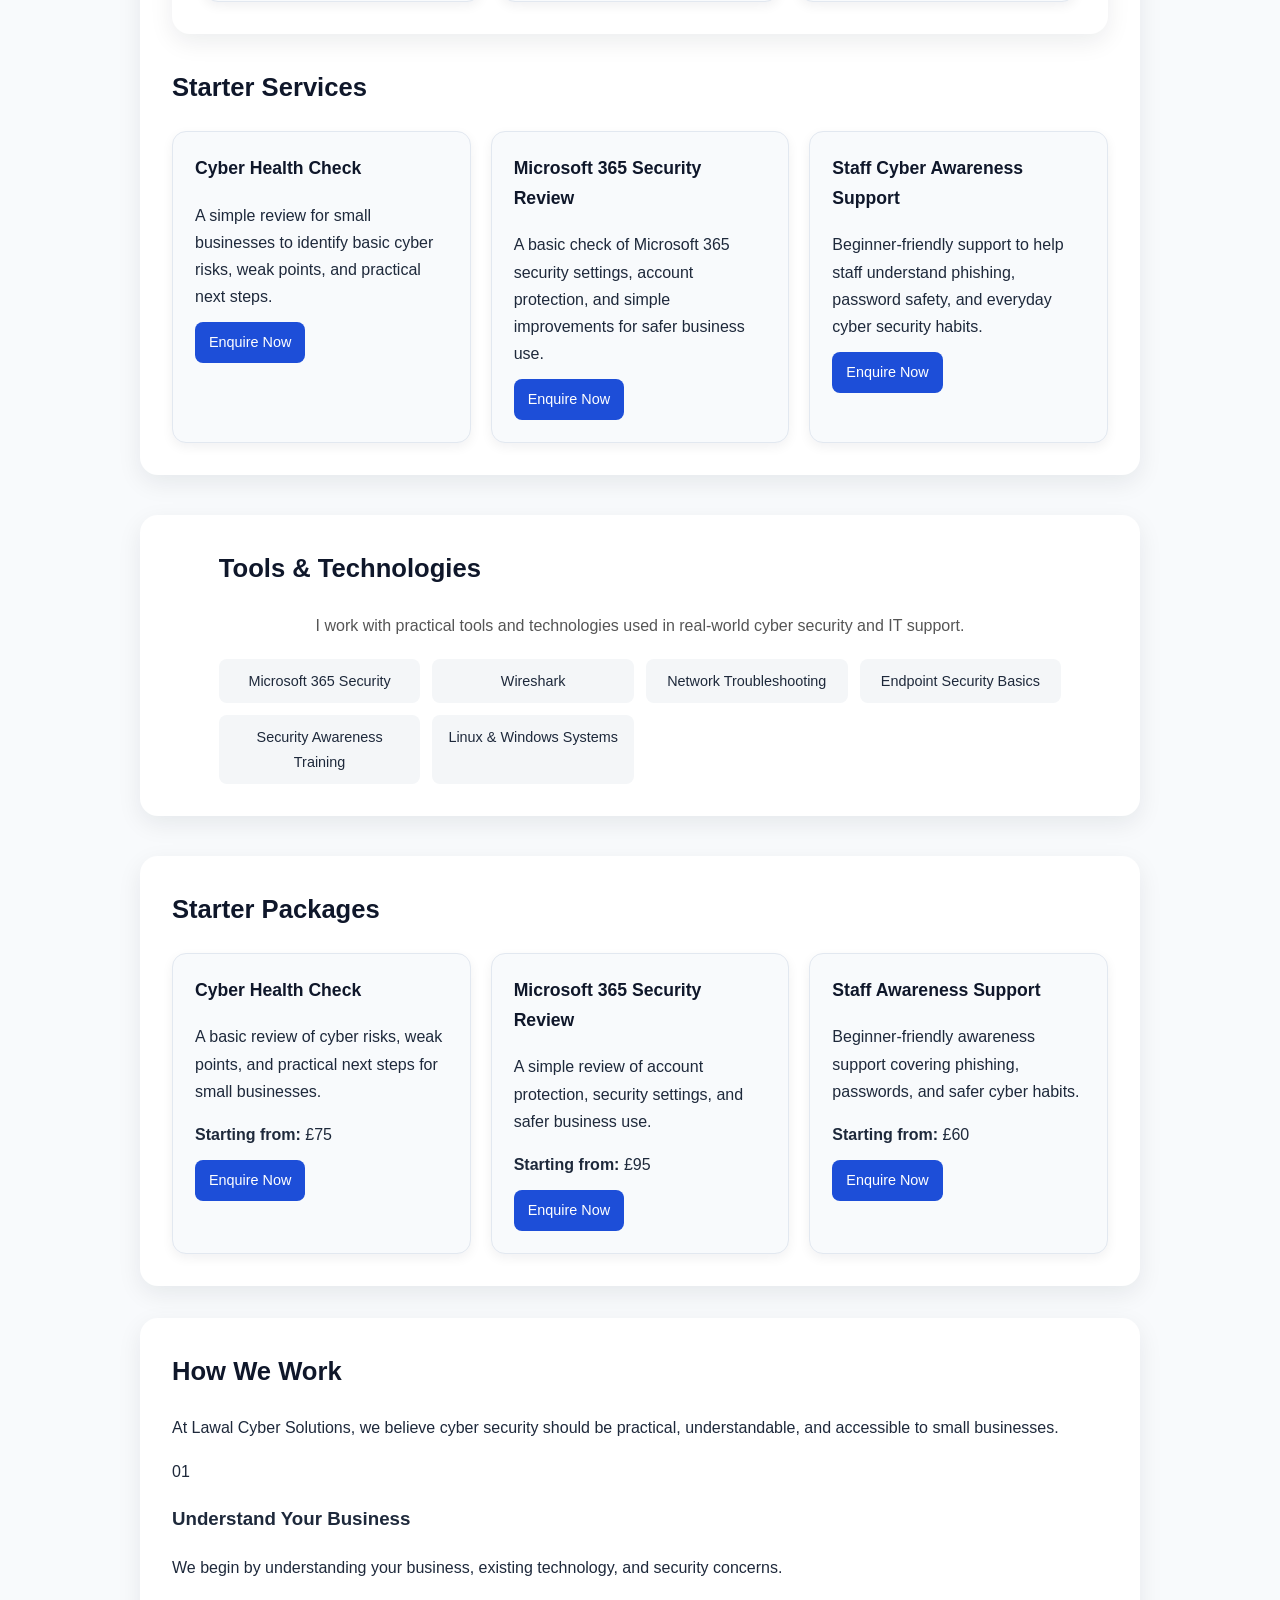
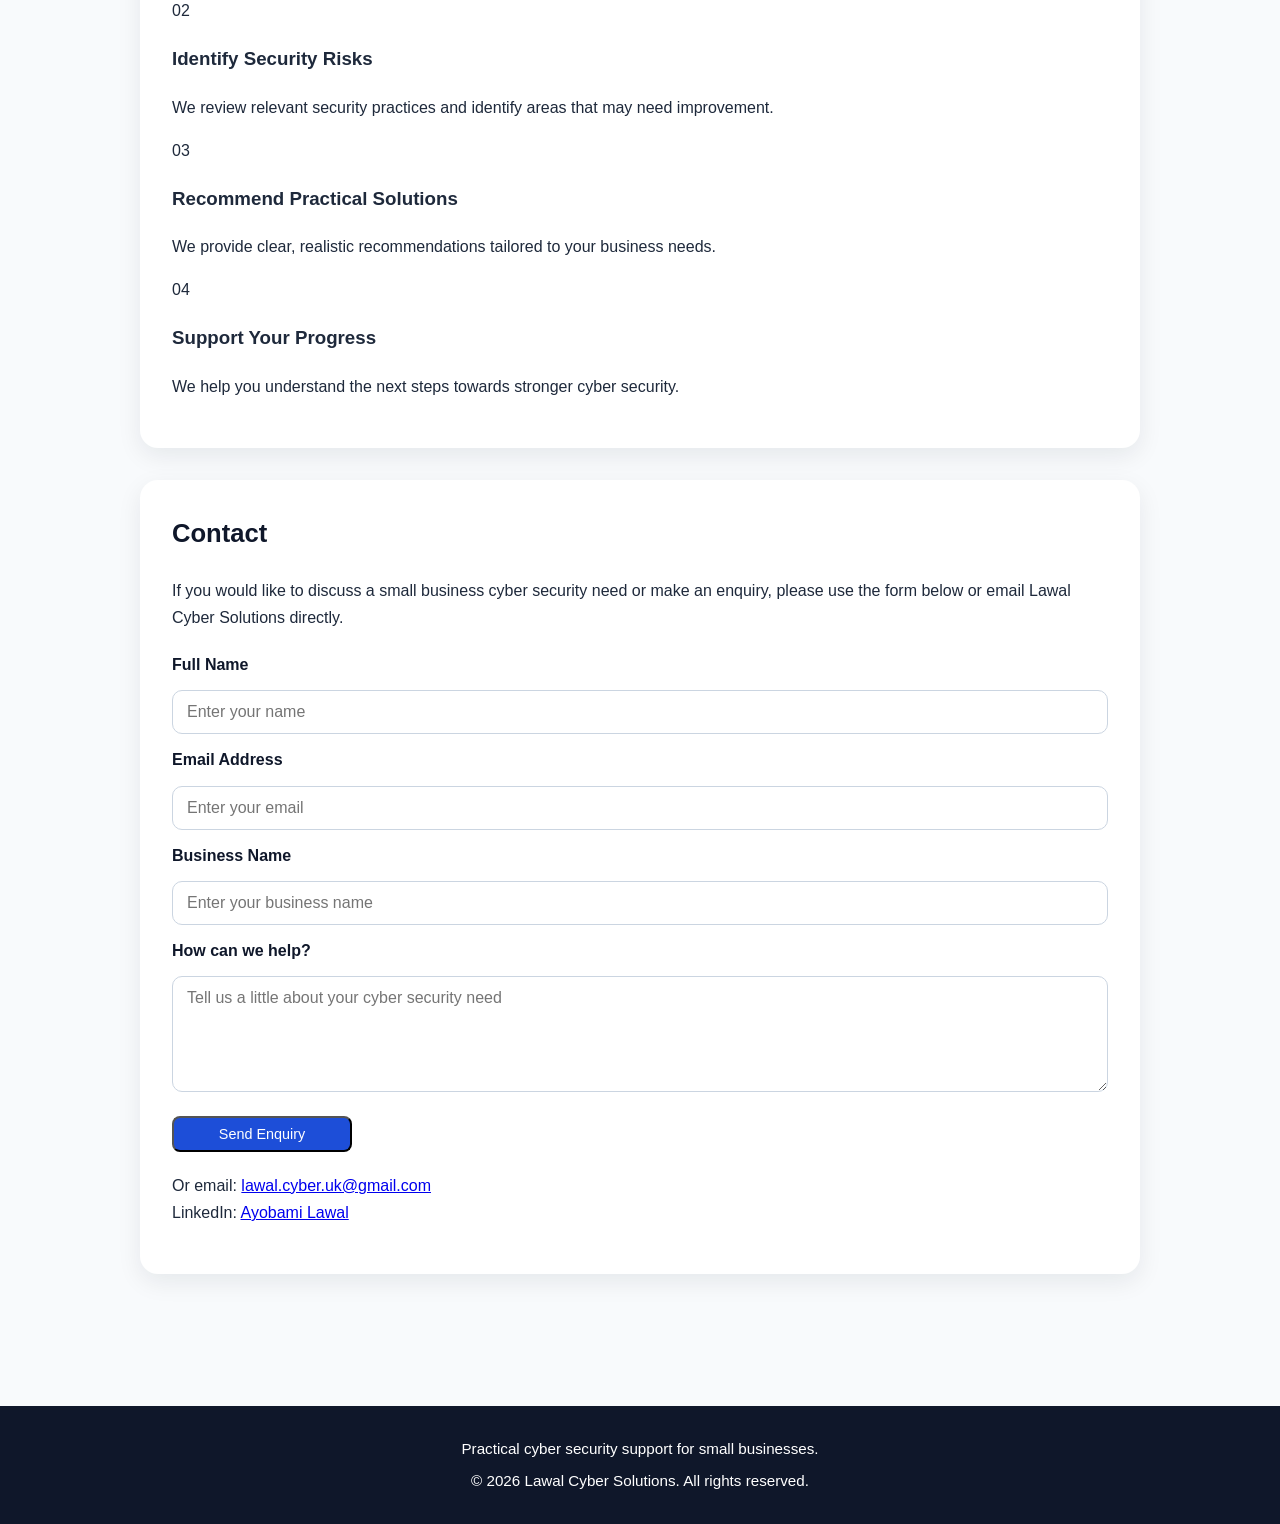
==== commit 98d0be49: "Add professional How we work section" ====
--- a/index.html
+++ b/index.html
@@ -157,17 +157,54 @@
   </div>
 </section>
 
-    <section id="roadmap">
-      <h2>My 6-Month Roadmap</h2>
-      <ol>
-        <li>Choose one simple cyber service to start with</li>
-        <li>Build credibility and improve my online presence</li>
-        <li>Prepare the business structure gradually</li>
-        <li>Look for my first small business clients</li>
-        <li>Turn the service into a repeatable offer</li>
-        <li>Review long-term business and sponsor-readiness later</li>
-      </ol>
-    </section>
+
+<section id="roadmap" class="work-process">
+  <h2>How We Work</h2>
+  <p>
+    At Lawal Cyber Solutions, we believe cyber security
+    should be practical, understandable, and accessible
+    to small businesses.
+  </p>
+
+  <div class="process-grid">
+    <div class="process-card">
+      <span class="step-number">01</span>
+      <h3>Understand Your Business</h3>
+      <p>
+        We begin by understanding your business,
+        existing technology, and security concerns.
+      </p>
+    </div>
+
+    <div class="process-card">
+      <span class="step-number">02</span>
+      <h3>Identify Security Risks</h3>
+      <p>
+        We review relevant security practices and
+        identify areas that may need improvement.
+      </p>
+    </div>
+
+    <div class="process-card">
+      <span class="step-number">03</span>
+      <h3>Recommend Practical Solutions</h3>
+      <p>
+        We provide clear, realistic recommendations
+        tailored to your business needs.
+      </p>
+    </div>
+
+    <div class="process-card">
+      <span class="step-number">04</span>
+      <h3>Support Your Progress</h3>
+      <p>
+        We help you understand the next steps
+        towards stronger cyber security.
+      </p>
+    </div>
+  </div>
+</section>
+
 
     <section id="contact">
   <h2>Contact</h2>
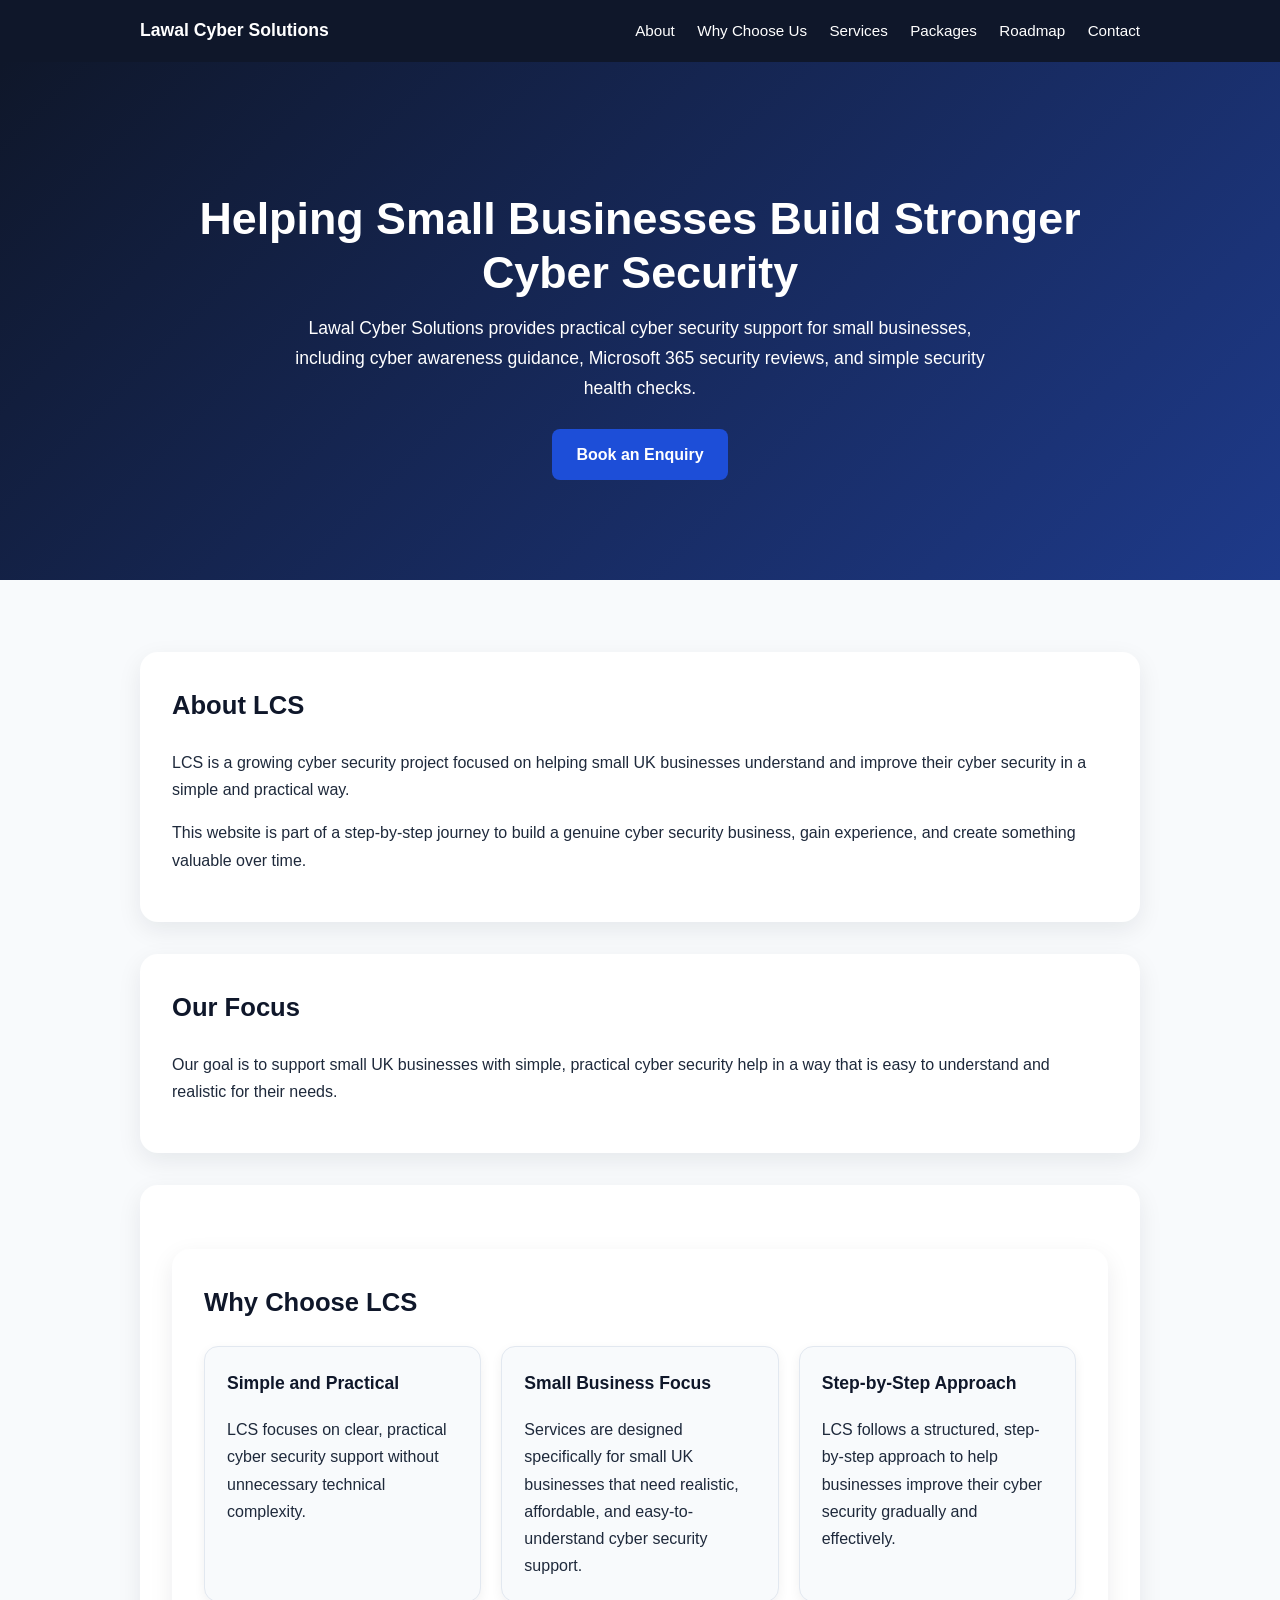
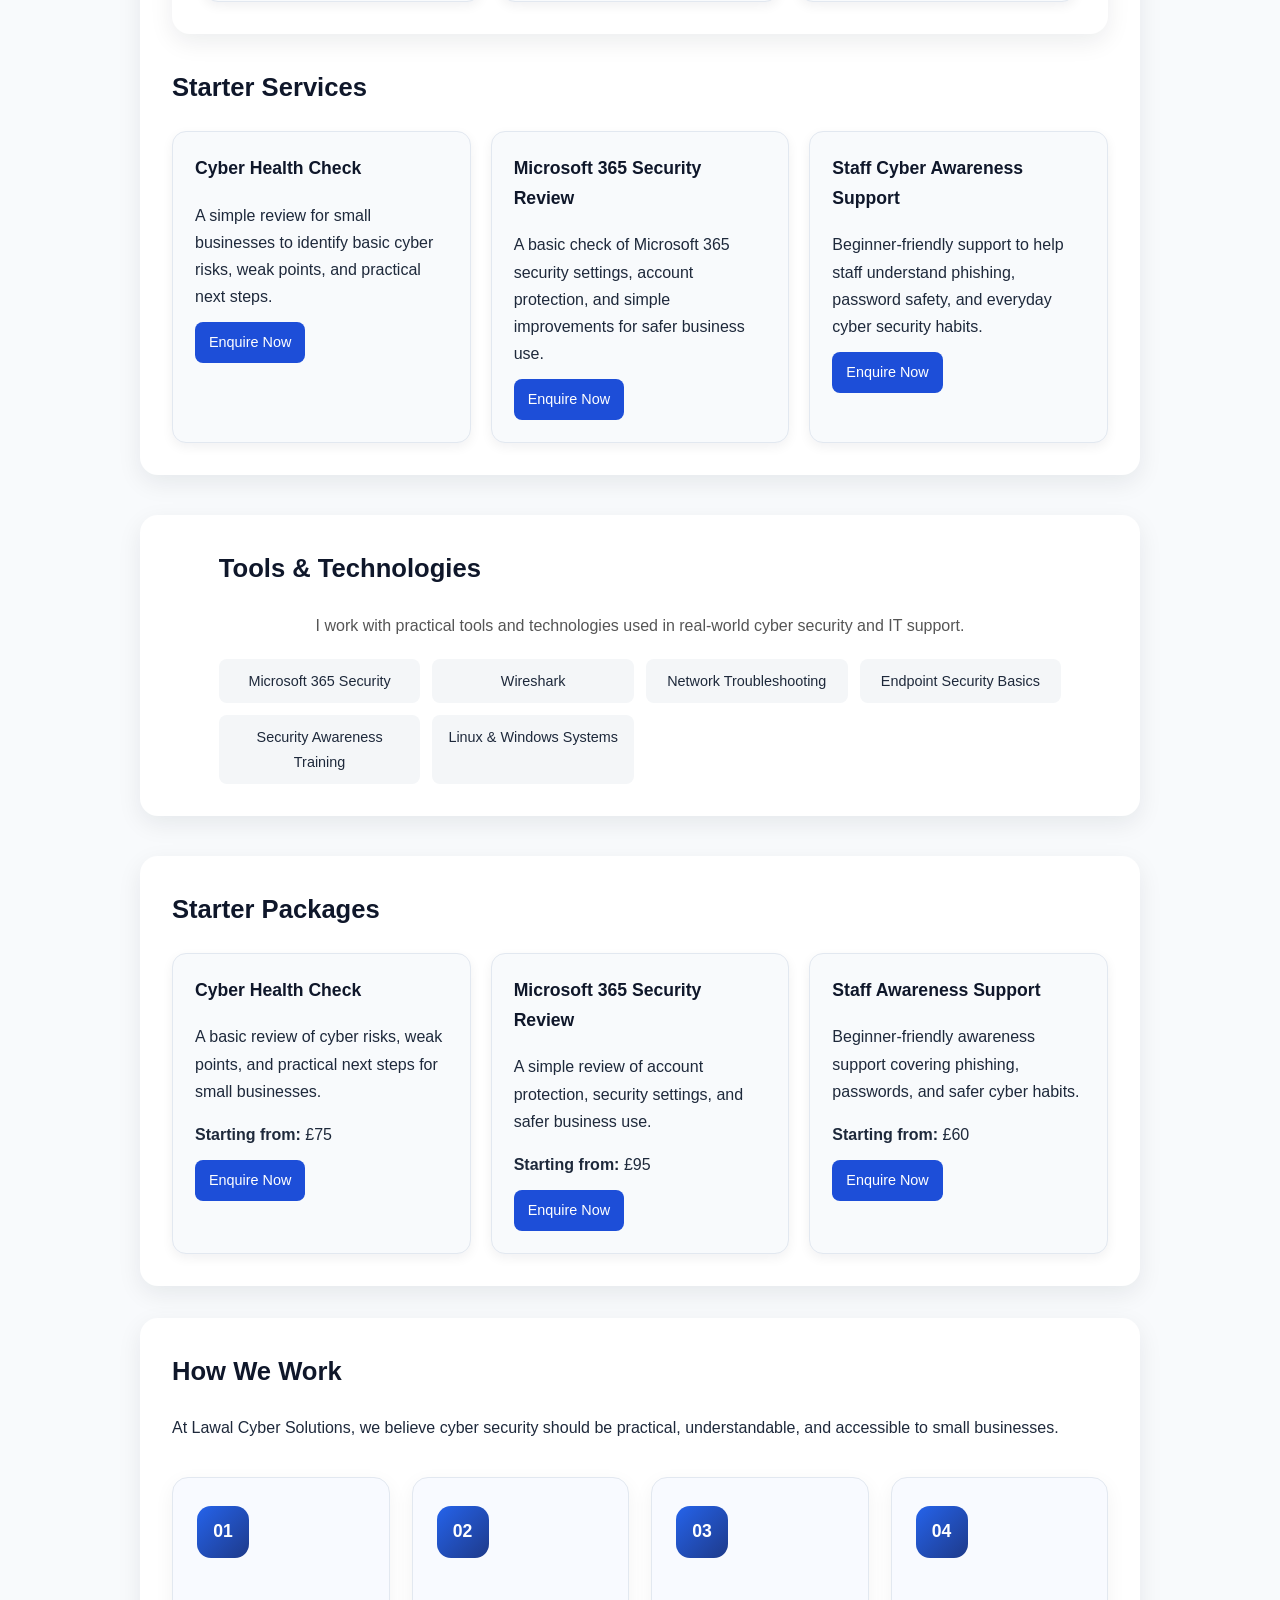
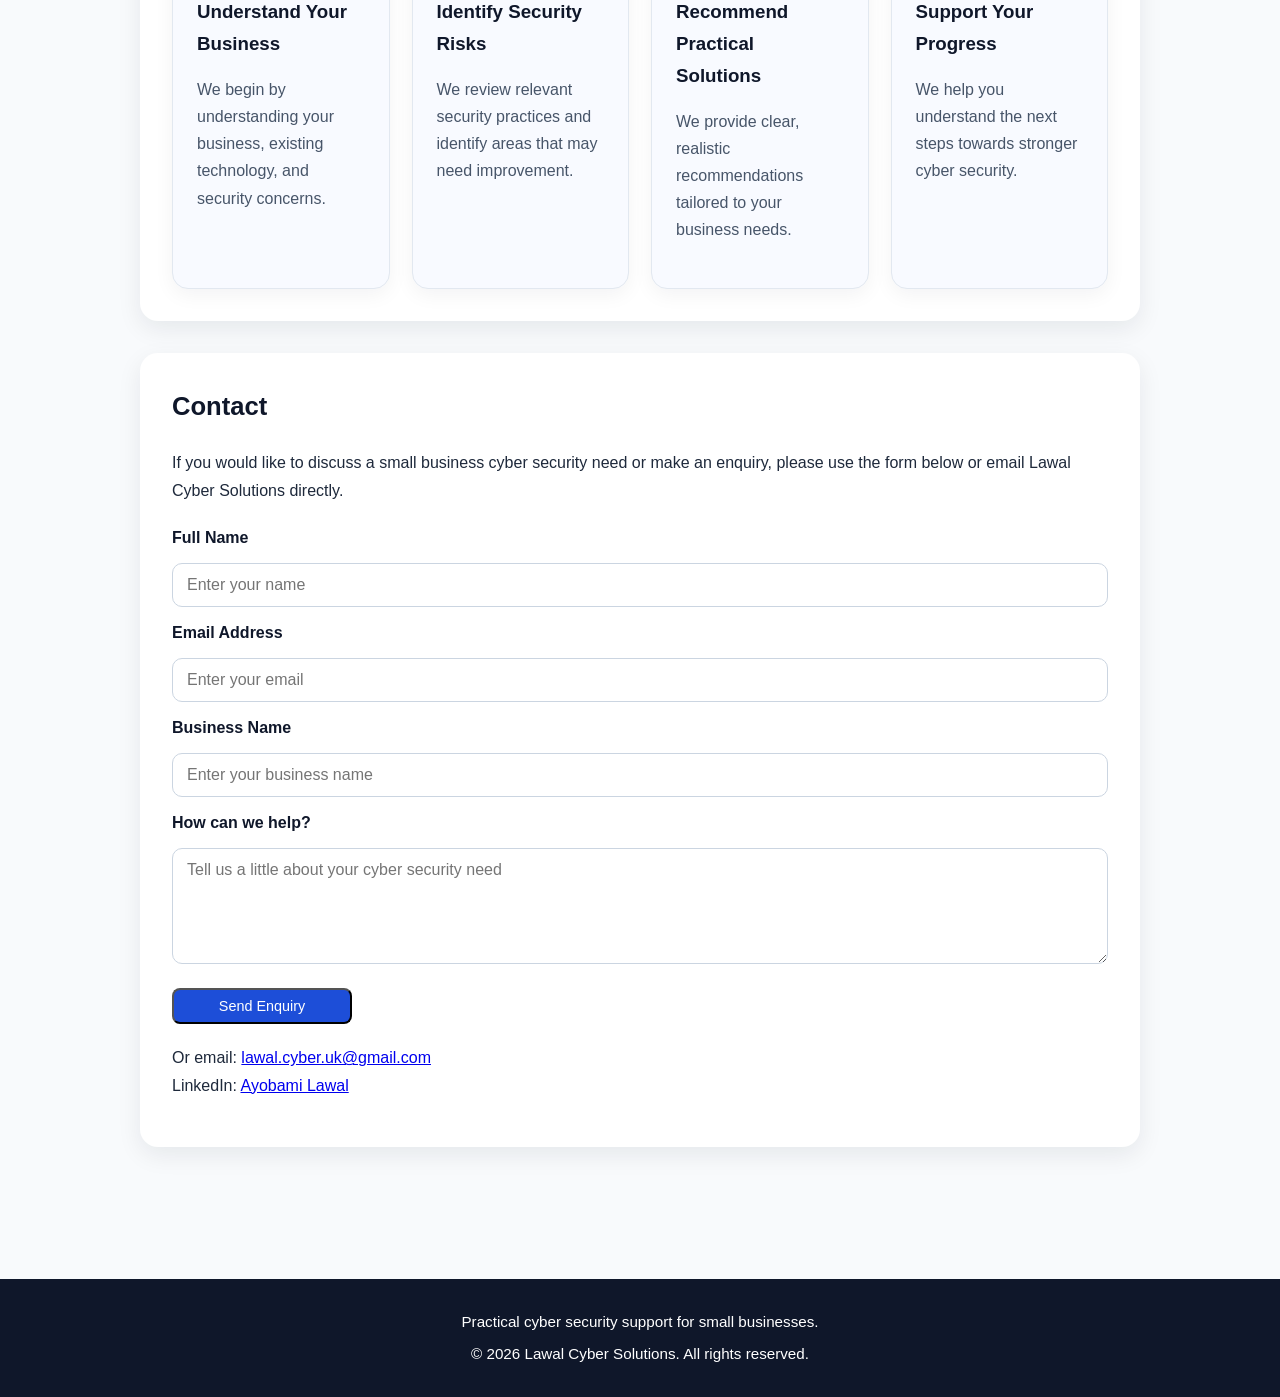
==== commit a25bdefb: "Add scroll reveal JavaScript" ====
--- a/index.html
+++ b/index.html
@@ -246,5 +246,32 @@
     <p>© 2026 Lawal Cyber Solutions. All rights reserved.</p>
   </div>
 </footer>
+
+<script>
+document.addEventListener("DOMContentLoaded", () => {
+  const sections = document.querySelectorAll("main > section");
+
+  if (!("IntersectionObserver" in window)) {
+    return;
+  }
+
+  const observer = new IntersectionObserver((entries) => {
+    entries.forEach((entry) => {
+      if (entry.isIntersecting) {
+        entry.target.classList.add("is-visible");
+        observer.unobserve(entry.target);
+      }
+    });
+  }, {
+    threshold: 0.08
+  });
+
+  sections.forEach((section) => {
+    section.classList.add("reveal-ready");
+    observer.observe(section);
+  });
+});
+</script>
+
 </body>
 </html>
--- a/style.css
+++ b/style.css
@@ -263,3 +263,86 @@
   font-size: 0.9rem;
   font-weight: 500;
 }
+
+/* LCS - How We Work Section */
+
+#how-we-work {
+  padding: 60px 40px;
+}
+
+#how-we-work h2 {
+  text-align: center;
+  margin-bottom: 16px;
+}
+
+.process-grid {
+  display: grid;
+  grid-template-columns: repeat(4, minmax(0, 1fr));
+  gap: 22px;
+  margin-top: 35px;
+}
+
+.process-card {
+  background: #f8faff;
+  padding: 28px 24px;
+  border: 1px solid #e2e8f0;
+  border-radius: 16px;
+  box-shadow: 0 6px 20px rgba(15, 23, 42, 0.05);
+  transition: transform 0.3s ease,
+              box-shadow 0.3s ease;
+}
+
+.process-card:hover {
+  transform: translateY(-6px);
+  box-shadow: 0 16px 32px rgba(15, 23, 42, 0.12);
+}
+
+.step-number {
+  display: inline-flex;
+  align-items: center;
+  justify-content: center;
+  width: 52px;
+  height: 52px;
+  margin-bottom: 20px;
+  border-radius: 14px;
+  background: linear-gradient(135deg, #2563eb, #1e3a8a);
+  color: white;
+  font-size: 1.1rem;
+  font-weight: 700;
+}
+
+.process-card h3 {
+  color: #0f172a;
+  margin-bottom: 14px;
+}
+
+.process-card p {
+  color: #475569;
+  line-height: 1.7;
+}
+
+@media (max-width: 1000px) {
+  .process-grid {
+    grid-template-columns: repeat(2, minmax(0, 1fr));
+  }
+}
+
+@media (max-width: 600px) {
+  #how-we-work {
+    padding: 35px 18px;
+  }
+
+  .process-grid {
+    grid-template-columns: 1fr;
+  }
+}
+
+@media (prefers-reduced-motion: reduce) {
+  .process-card {
+    transition: none;
+  }
+
+  .process-card:hover {
+    transform: none;
+  }
+}
